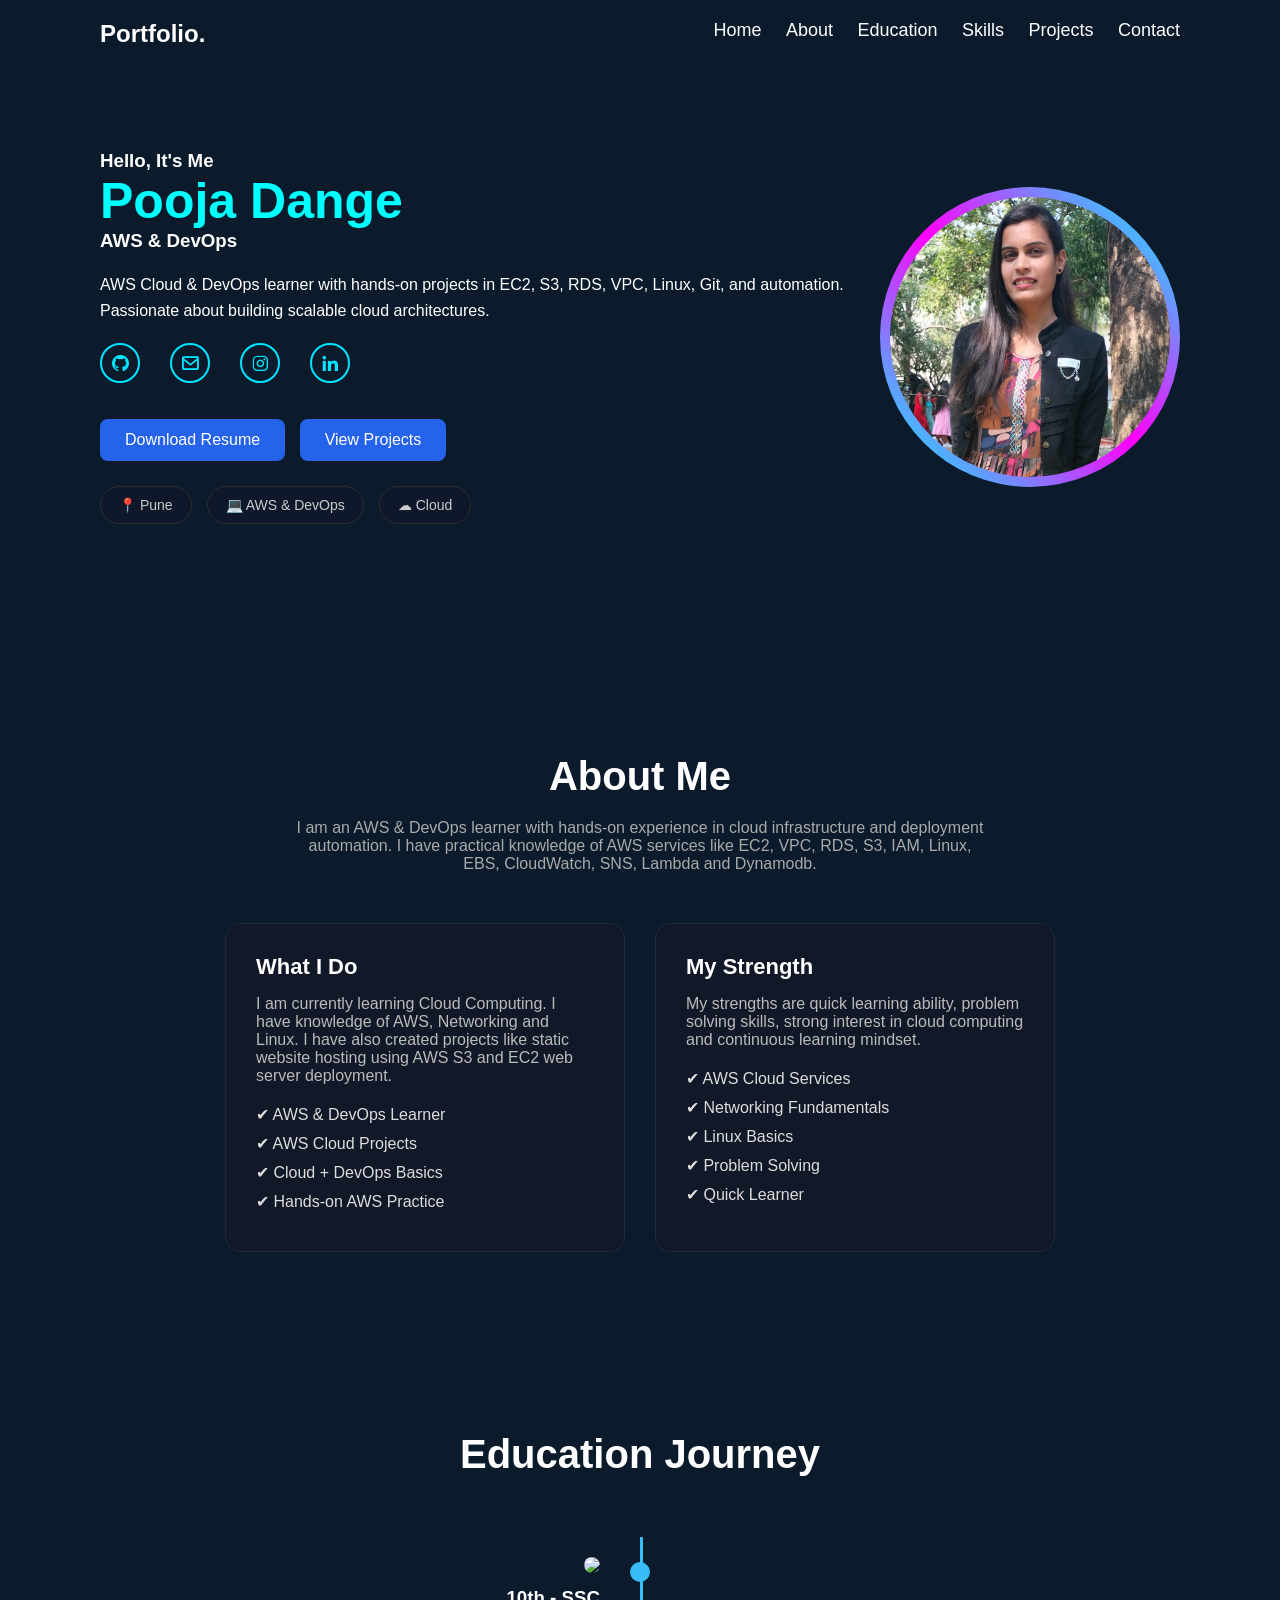
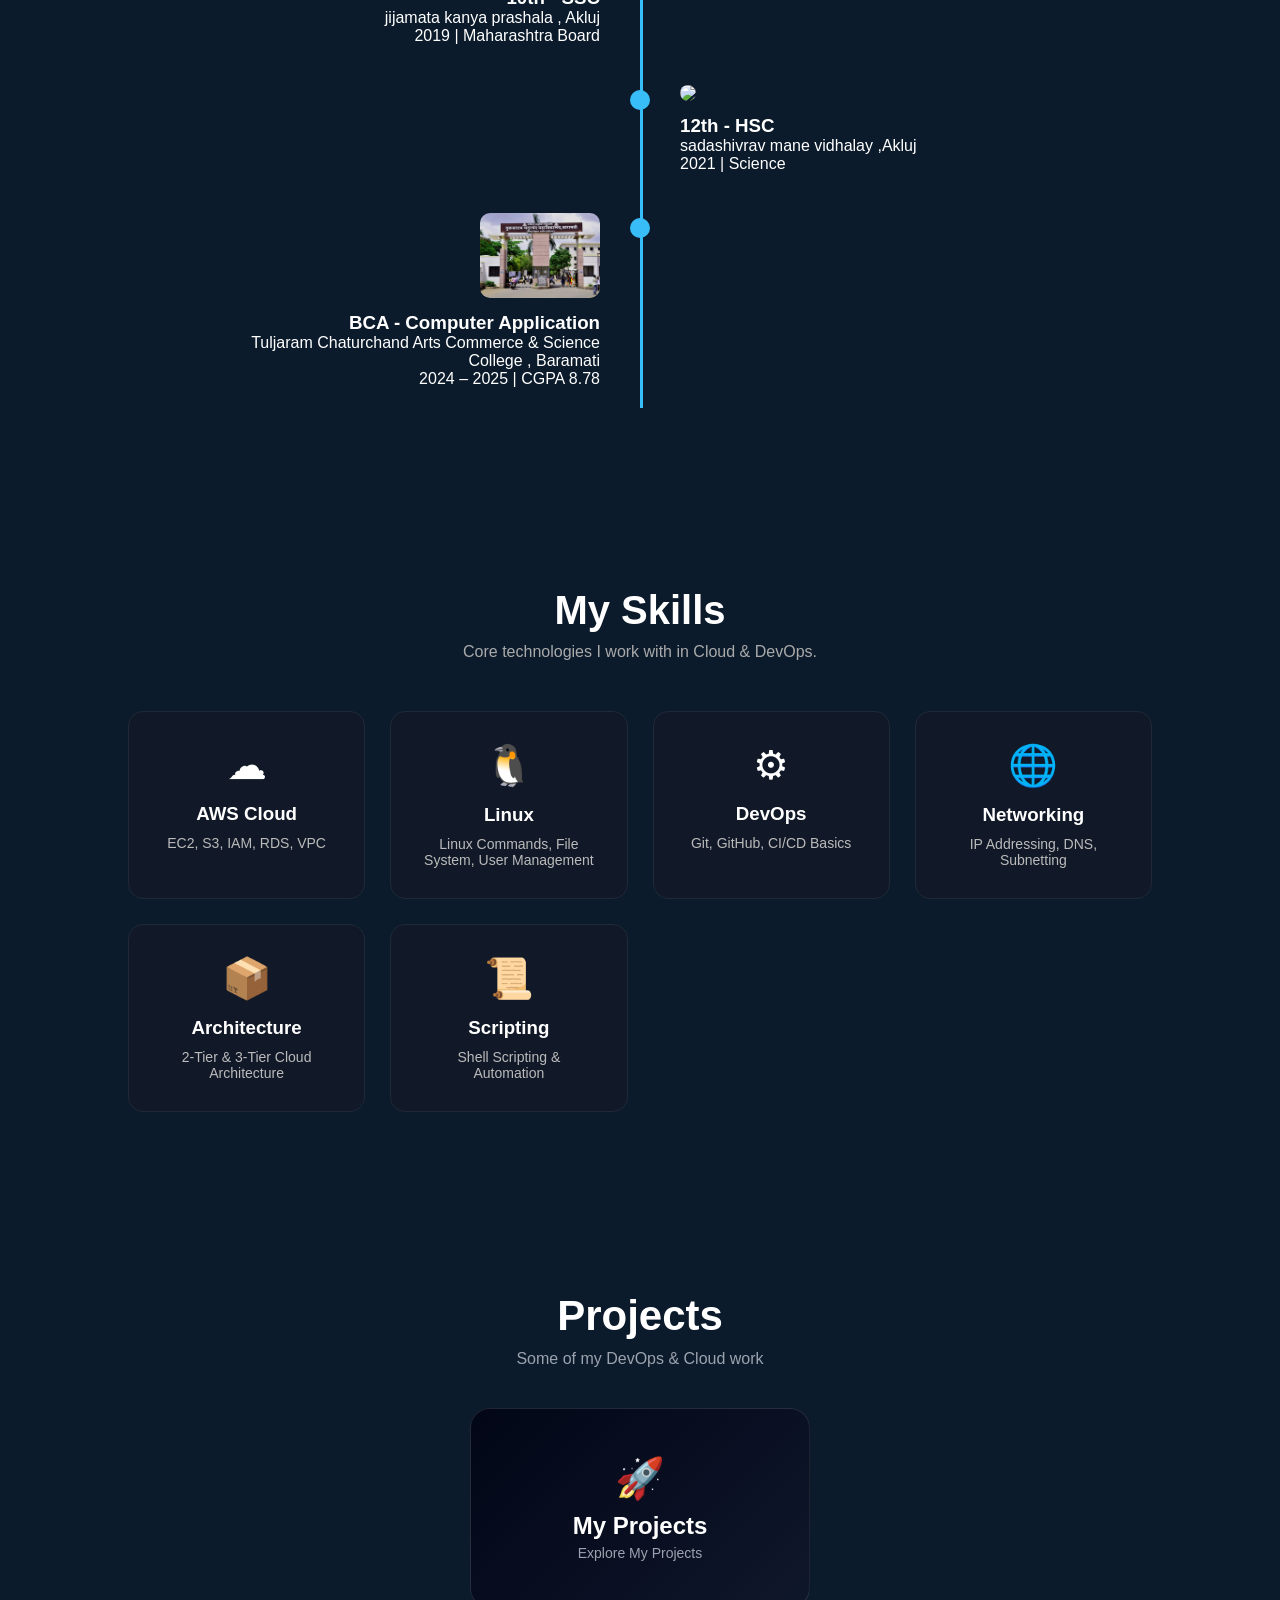
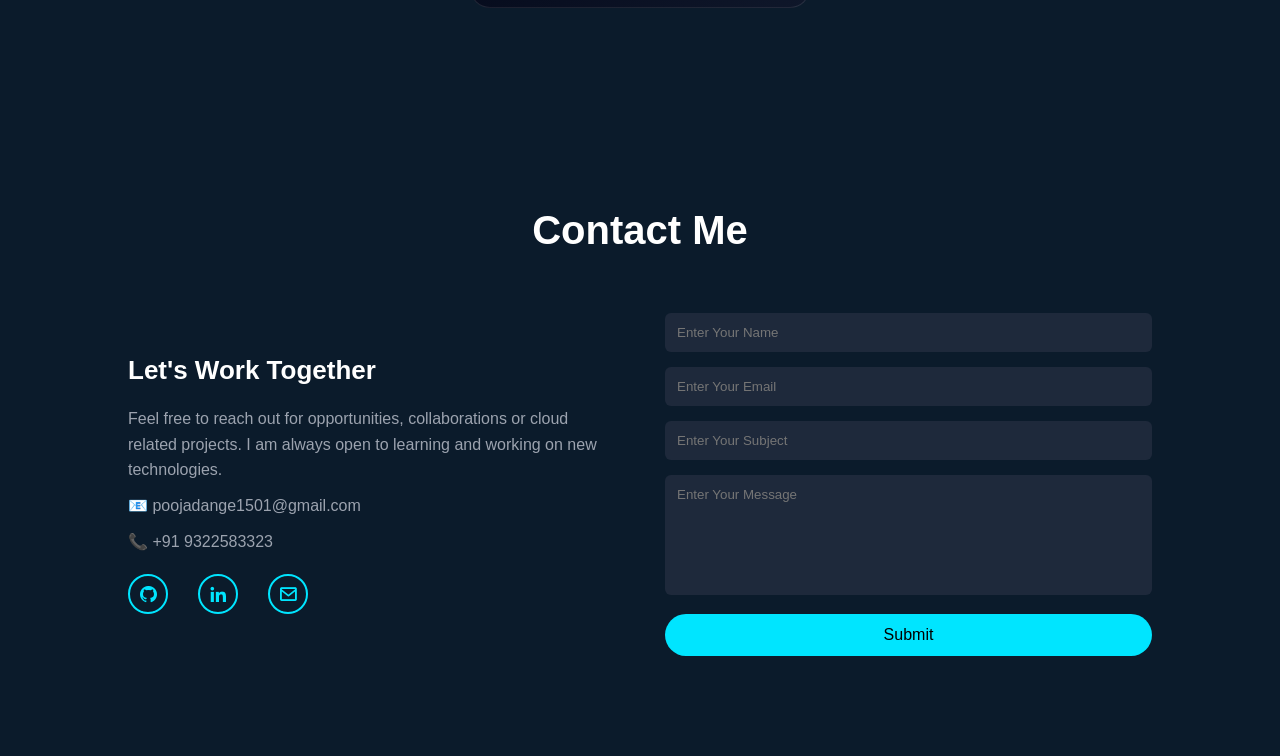
==== index.html @ e44e207d "Update index.html" ====
<!DOCTYPE html>
<html lang="en">
<head>
  <meta charset="UTF-8">
  <title>Pooja Dange Portfolio</title>
  <link rel="stylesheet" href="CSS/style.css">
</head>

<body>

<header>
  <h2 class="logo">Portfolio.</h2>
  <nav>
    <a href="#home">Home</a>
    <a href="#about">About</a>
    <a href="#education">Education</a>
    <a href="#skills">Skills</a>
    <a href="#projects">Projects</a>
    <a href="#contact">Contact</a>
  </nav>
</header>

<section class="home" id="home">
  <div class="home-text">
    <h3>Hello, It's Me</h3>
    <h1>Pooja Dange</h1>
    <h3> AWS & DevOps </h3>
    <p>
      AWS Cloud & DevOps learner with hands-on projects in EC2, S3, RDS, VPC, Linux, Git, and automation.  
      Passionate about building scalable cloud architectures.
    </p>

<link href='https://unpkg.com/boxicons@2.1.4/css/boxicons.min.css' rel='stylesheet'>

<div class="social-icons">

<a href="https://github.com/pooja-dange1501" target="_blank">
<i class='bx bxl-github'></i>
</a>


<a href="mailto:poojadange1501@gmail.com">
<i class='bx bx-envelope'></i>
</a>

<a href="#"><i class='bx bxl-instagram'></i></a>

<a href="https://www.linkedin.com/in/pooja-dange-0270072b3"><i class='bx bxl-linkedin'></i></a>

</div>
<br><br>
   <a href="pooja-resume.pdf" download="Pooja_Dange_Resume" class="btn">
Download Resume
</a>
    <a href="#projects" class="btn">View Projects</a>
 
  <div class="tags">

  <span class="tag">
    📍 Pune
  </span>

  <span class="tag">
    💻 AWS & DevOps
  </span>

  <span class="tag">
    ☁ Cloud
  </span>

</div>
 </div>

  <div class="profile">
    <div class="circle">
      <img src="pooja.jpg">
    </div>
  </div>
</section>


<section id="about" class="about-section">

<h2 class="section-title">About Me</h2>

<p class="about-intro">
I am an AWS & DevOps learner with hands-on experience in cloud infrastructure 
and deployment automation. I have practical knowledge of AWS services like 
EC2, VPC, RDS, S3, IAM, Linux, EBS, CloudWatch, SNS, Lambda and Dynamodb.
</p>

<div class="about-container">

<div class="about-box">

<h3>What I Do</h3>

<p>
I am currently learning Cloud Computing. I have knowledge of AWS, 
Networking and Linux. I have also created projects like static website 
hosting using AWS S3 and EC2 web server deployment.
</p>

<ul>
<li>✔ AWS & DevOps Learner</li>
<li>✔ AWS Cloud Projects</li>
<li>✔ Cloud + DevOps Basics</li>
<li>✔ Hands-on AWS Practice</li>
</ul>

</div>


<div class="about-box">

<h3>My Strength</h3>

<p>
My strengths are quick learning ability, problem solving skills, 
strong interest in cloud computing and continuous learning mindset.
</p>

<ul>
<li>✔ AWS Cloud Services</li>
<li>✔ Networking Fundamentals</li>
<li>✔ Linux Basics</li>
<li>✔ Problem Solving</li>
<li>✔ Quick Learner</li>
</ul>

</div>

</div>

</section>
<section class="education" id="education">

<h2 class="edu-title">Education Journey</h2>

<div class="timeline">

<div class="timeline-item left">

<img src="images/10th.png" class="edu-img">

<h3>10th - SSC</h3>
<p>jijamata kanya prashala , Akluj</p>
<span>2019 | Maharashtra Board</span>

</div>

<div class="timeline-item right">

<img src="images/12th.png" class="edu-img">

<h3>12th - HSC</h3>
<p>sadashivrav mane vidhalay ,Akluj </p>
<span>2021 | Science</span>

</div>

<div class="timeline-item left">

<img src="images/college.jpg" class="edu-img">

<h3>BCA - Computer Application</h3>
<p>Tuljaram Chaturchand Arts Commerce & Science College , Baramati</p>
<span>2024 – 2025 | CGPA 8.78</span>

</div>

</div>

</section>

<section id="skills" class="skills">

<h2 class="skills-title">My Skills</h2>
<p class="skills-subtitle">
Core technologies I work with in Cloud & DevOps.
</p>

<div class="skills-container">

<div class="skill-box">
<div class="skill-icon">☁</div>
<h3>AWS Cloud</h3>
<p>EC2, S3, IAM, RDS, VPC</p>
</div>

<div class="skill-box">
<div class="skill-icon">🐧</div>
<h3>Linux</h3>
<p>Linux Commands, File System, User Management</p>
</div>

<div class="skill-box">
<div class="skill-icon">⚙</div>
<h3>DevOps</h3>
<p>Git, GitHub, CI/CD Basics</p>
</div>

<div class="skill-box">
<div class="skill-icon">🌐</div>
<h3>Networking</h3>
<p>IP Addressing, DNS, Subnetting</p>
</div>

<div class="skill-box">
<div class="skill-icon">📦</div>
<h3>Architecture</h3>
<p>2-Tier & 3-Tier Cloud Architecture</p>
</div>

<div class="skill-box">
<div class="skill-icon">📜</div>
<h3>Scripting</h3>
<p>Shell Scripting & Automation</p>
</div>

</div>

</section>

<section class="projects" id="projects">

<h2 class="projects-title">Projects</h2>
<p class="projects-subtitle">Some of my DevOps & Cloud work</p>

<div class="projects-container">

<a href="projects.html" class="project-card">

<div class="project-icon">🚀</div>

<h3>My Projects</h3>

<p class="project-line">Explore My Projects</p>

</a>

</div>

</section>


<section class="contact" id="contact">

<h2 class="contact-title">Contact Me</h2>

<div class="contact-wrapper">

<!-- Left Side -->

<div class="contact-info">

<h3>Let's Work Together</h3>

<p>
Feel free to reach out for opportunities, collaborations or cloud related
projects. I am always open to learning and working on new technologies.
</p>

<p>📧 poojadange1501@gmail.com</p>
<p>📞 +91 9322583323</p>

<div class="social-icons">

<a href="https://github.com/pooja-dange1501" target="_blank"><i class='bx bxl-github'></i></a>
<a href="https://www.linkedin.com/in/pooja-dange-0270072b3" target="_blank"><i class='bx bxl-linkedin'></i></a>
<a href="mailto:poojadange1501@gmail.com"><i class='bx bx-envelope'></i></a>

</div>

</div>


<!-- Right Side Form -->
  <div class="contact-form">
<!-- Hidden form (IMPORTANT) -->
<form name="contact" method="POST" data-netlify="true" hidden>
  <input type="hidden" name="form-name" value="contact">
  <input type="text" name="name">
  <input type="email" name="email">
  <input type="text" name="subject">
  <textarea name="message"></textarea>
</form>

<!-- Visible form -->
<div class="contact-form">
<form name="contact" method="POST" data-netlify="true" action="/">

<input type="hidden" name="form-name" value="contact">

<input type="text" name="name" placeholder="Enter Your Name" required>

<input type="email" name="email" placeholder="Enter Your Email" required>

<input type="text" name="subject" placeholder="Enter Your Subject">

<textarea name="message" placeholder="Enter Your Message"></textarea>

<button type="submit">Submit</button>

</form>
</div>





</section>


</body>

</html>
---- CSS/style.css ----
*{
  margin:0;
  padding:0;
  box-sizing:border-box;
  font-family: Arial, sans-serif;
}

body{
  background:#0b1b2b;
  color:white;
}

/* HEADER */
header{
  display:flex;
  justify-content:space-between;
  padding:20px 100px;
  position:fixed;
  width:100%;
  background:#0b1b2b;
  z-index:1000;
}

.logo{
  font-size:24px;
  font-weight:bold;
}

nav a{
  color:white;
  margin-left:20px;
  text-decoration:none;
  font-size:18px;
}

nav a:hover{
  color:#00ffff;
}

/* HOME SECTION */
.home{
  display:flex;
  justify-content:space-between;
  align-items:center;
  padding:150px 100px;
}
.home-text{
position:relative;
z-index:5;
}

.home-text h1{
  font-size:50px;
  color:#00ffff;
}

.home-text p{
  margin:20px 0;
  line-height:1.6;
}

.social-icons{
display:flex;
gap:15px;
margin-top:20px;
}

.social-icons a{
display:flex;
align-items:center;
justify-content:center;
width:40px;
height:40px;
border:2px solid #00e5ff;
border-radius:50%;
color:#00e5ff;
font-size:20px;
text-decoration:none;
transition:0.3s;
}

.social-icons a:hover{
background:#00e5ff;
color:#020617;
box-shadow:0 0 15px #00e5ff;
}

/* BUTTON */
.btn{
display:inline-block;
padding:12px 25px;
background:#2563eb;
color:white;
text-decoration:none;
border-radius:8px;
margin-right:10px;
transition:0.3s;
position:relative;
z-index:5;
}

.btn:hover{
background:#1d4ed8;
}

/* PROFILE CIRCLE */
.profile{
  width:300px;
  height:300px;
}


.circle{
  width:300px;
  height:300px;
  border-radius:50%;
  padding:10px;
  background:linear-gradient(45deg,#00ffff,#ff00ff,#00ffff);
  
}

.circle img{
  width:100%;
  height:100%;
  border-radius:50%;
  object-fit:cover;
  background:black;
}

@keyframes rotate{
  0%{transform:rotate(0deg);}
  100%{transform:rotate(360deg);}
}

/* SECTIONS */
.section{
  padding:100px;
}

.section h2{
  font-size:32px;
  color:#00ffff;
  margin-bottom:20px;
}

.project-box{
  background:#132b45;
  padding:15px;
  margin:15px 0;
  border-radius:10px;
}

.project-img {
    width: 100%;
    max-width: 300px;
    margin-top: 15px;
    border-radius: 10px;
    box-shadow: 0 4px 15px rgba(0,0,0,0.2);
    transition: transform 0.3s ease;
}

.project-img:hover {
    transform: scale(1.05);
}

.tags{
display:flex;
gap:15px;
margin-top:25px;
}

.tag{
padding:10px 18px;
border:1px solid #2c2c2c;
border-radius:25px;
color:#ccc;
font-size:14px;
background:#0f172a;
transition:0.3s;
}

.tag:hover{
background:#1e293b;
color:white;
cursor:pointer;
}

.about-section{
padding:80px 10%;
text-align:center;
}

.section-title{
font-size:40px;
margin-bottom:20px;
}

.about-intro{
max-width:700px;
margin:auto;
color:#aaa;
margin-bottom:50px;
}

.about-container{
display:flex;
gap:30px;
justify-content:center;
flex-wrap:wrap;
}

.about-box{
background:#111827;
padding:30px;
border-radius:15px;
width:400px;
text-align:left;
border:1px solid #1f2937;
transition:0.3s;
}

.about-box:hover{
transform:translateY(-5px);
border-color:#3b82f6;
}

.about-box h3{
margin-bottom:15px;
font-size:22px;
}

.about-box p{
color:#bbb;
margin-bottom:20px;
}

.about-box ul{
list-style:none;
padding:0;
}

.about-box li{
margin-bottom:10px;
color:#ddd;
}
.education{
padding:100px 10%;
text-align:center;
}

.edu-title{
font-size:40px;
margin-bottom:60px;
}

.timeline{
position:relative;
max-width:900px;
margin:auto;
}

.timeline::after{
content:"";
position:absolute;
width:3px;
background:#38bdf8;
top:0;
bottom:0;
left:50%;
}

.timeline-item{
position:relative;
width:50%;
padding:20px 40px;
}

.timeline-item.left{
left:0;
text-align:right;
}

.timeline-item.right{
left:50%;
text-align:left;
}

.timeline-item::before{
content:"";
position:absolute;
width:20px;
height:20px;
background:#38bdf8;
border-radius:50%;
top:25px;
}

.timeline-item.left::before{
right:-10px;
}

.timeline-item.right::before{
left:-10px;
}

/* image */

.edu-img{
width:120px;
margin-bottom:10px;
border-radius:10px;
}

.skills{
padding:80px 10%;
text-align:center;
}

.skills-title{
font-size:40px;
margin-bottom:10px;
}

.skills-subtitle{
color:#aaa;
margin-bottom:50px;
}

.skills-container{
display:grid;
grid-template-columns:repeat(auto-fit,minmax(220px,1fr));
gap:25px;
}

.skill-box{
background:#111827;
padding:30px;
border-radius:15px;
border:1px solid #1f2937;
transition:0.4s;
position:relative;
overflow:hidden;
}

.skill-box:hover{
transform:translateY(-10px);
border-color:#38bdf8;
box-shadow:0 10px 30px rgba(56,189,248,0.4);
}

.skill-icon{
font-size:40px;
margin-bottom:15px;
}

.skill-box h3{
margin-bottom:10px;
}

.skill-box p{
color:#bbb;
font-size:14px;
}


.projects{
padding:100px 10%;
text-align:center;
}

.projects-title{
font-size:42px;
margin-bottom:10px;
}

.projects-subtitle{
color:#9ca3af;
margin-bottom:40px;
}

.projects-container{
display:flex;
justify-content:center;
}

.project-card{

width:340px;
height:200px;

display:flex;
flex-direction:column;
justify-content:center;
align-items:center;

border-radius:20px;

background:linear-gradient(135deg,#020617,#0f172a);

border:1px solid rgba(255,255,255,0.1);

text-decoration:none;
color:white;

transition:0.4s;
}

.project-card:hover{

transform:translateY(-10px) scale(1.03);

box-shadow:0 0 40px rgba(0,140,255,0.4);

}

.project-icon{

font-size:40px;
margin-bottom:10px;

}

.project-card h3{

font-size:24px;
margin-bottom:5px;

}

.project-line{

font-size:14px;
color:#9ca3af;

}

.project-card::before{

content:"";
position:absolute;
width:200%;
height:200%;
background:radial-gradient(circle,rgba(0,140,255,0.3),transparent 60%);
top:-50%;
left:-50%;
opacity:0;
transition:0.5s;

}

.project-card:hover::before{
opacity:1;
}

.project-card:hover{

transform:translateY(-8px) scale(1.03);

box-shadow:0 0 40px rgba(0,140,255,0.4);

}

.contact{
padding:100px 10%;

color:white;
}

.contact-title{
text-align:center;
font-size:40px;
margin-bottom:60px;
}

.contact-wrapper{
display:flex;
gap:50px;
align-items:center;
justify-content:space-between;
flex-wrap:wrap;
}

.contact-info{
flex:1;
}

.contact-info h3{
font-size:26px;
margin-bottom:20px;
}

.contact-info p{
color:#9ca3af;
margin-bottom:10px;
line-height:1.6;
}

.social-icons a{
margin-right:15px;
color:#00e5ff;
text-decoration:none;
}
/* Contact Form Styling */

/* Contact Form Styling */
.contact-form{
flex:1;
}

.contact-form input,
.contact-form textarea{
width:100%;
padding:12px;
margin-bottom:15px;
border:none;
border-radius:6px;
background:#1e293b;
color:white;
}

.contact-form textarea{
height:120px;
resize:none;
}

.contact-form button{
width:100%;
padding:12px;
background:#00e5ff;
border:none;
border-radius:25px;
font-size:16px;
cursor:pointer;
}

.contact-form button:hover{
background:#0ea5e9;
}

.project-img{

width:100%;

margin-top:15px;

border-radius:10px;

border:1px solid rgba(255,255,255,0.1);

transition:0.3s;

}

.project-img:hover{

transform:scale(1.03);

}
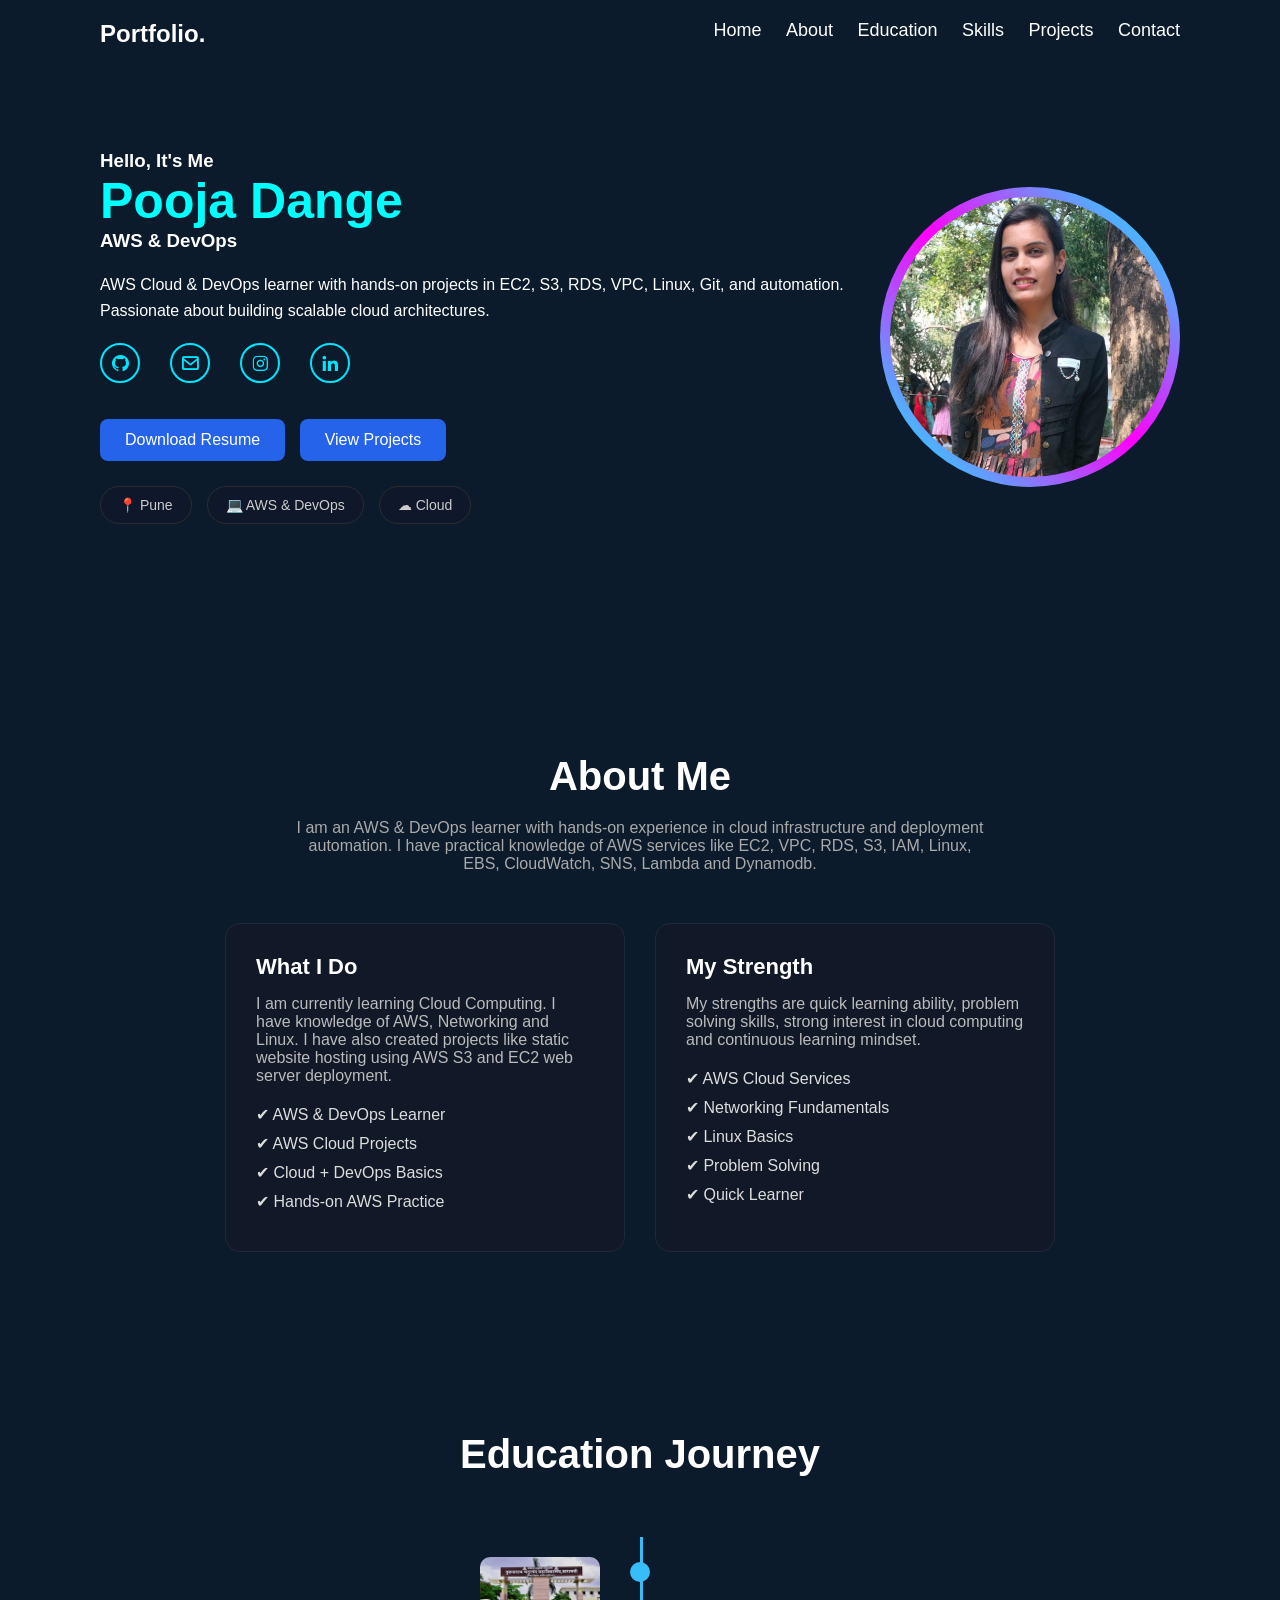
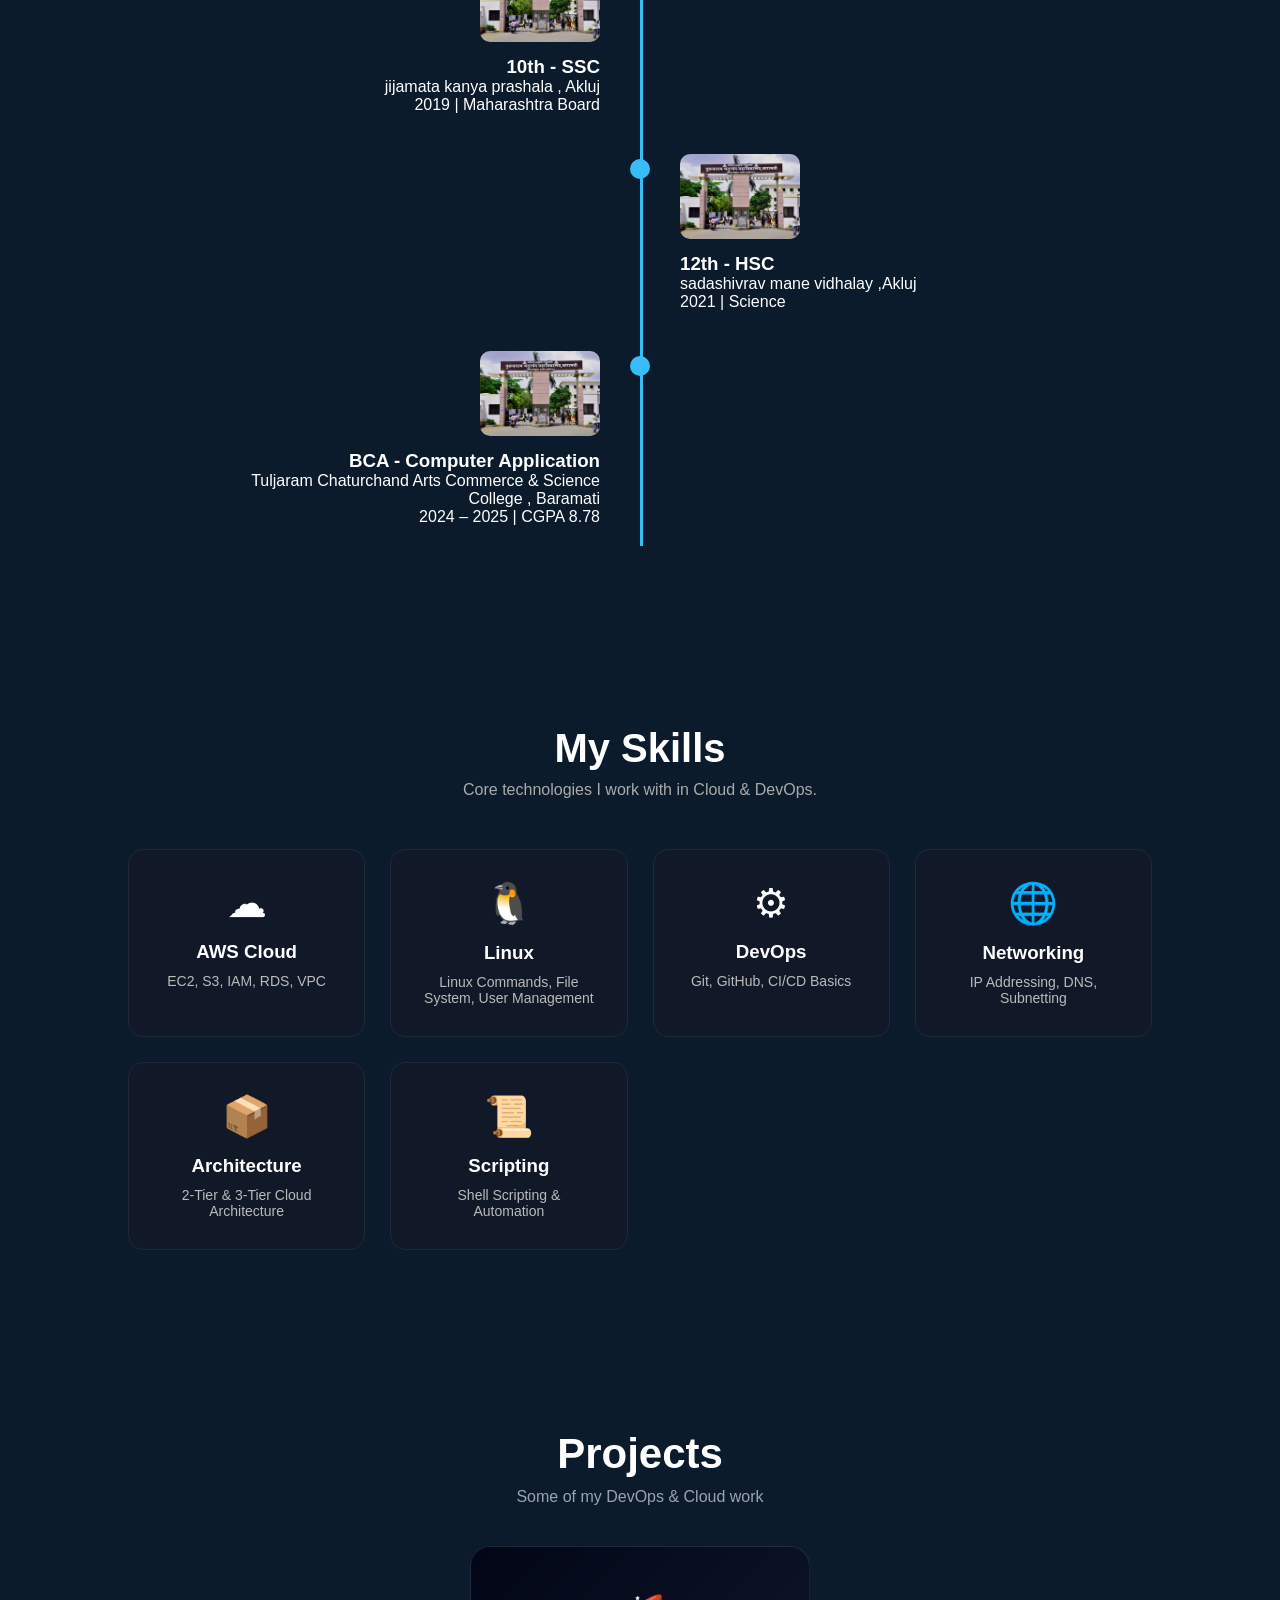
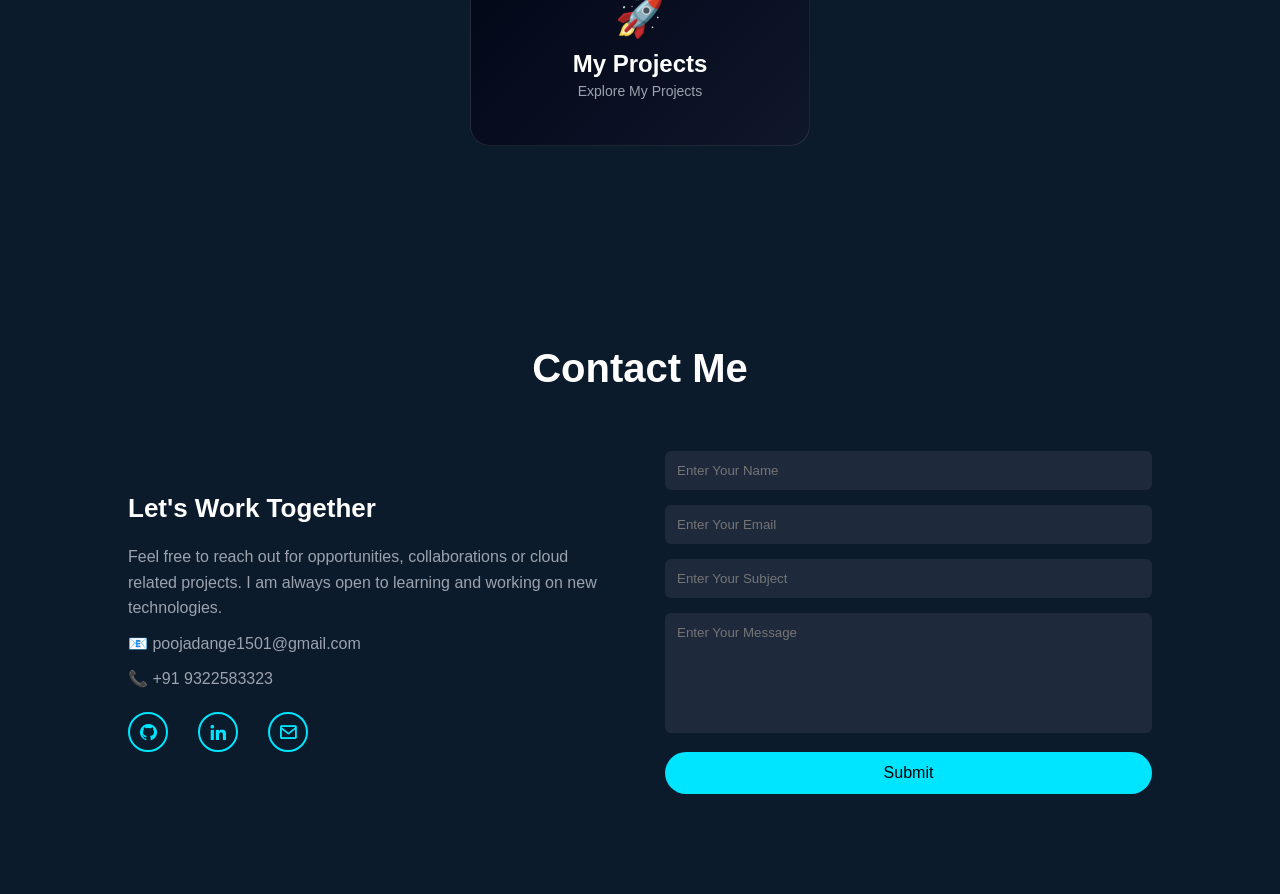
==== commit ddcaad61: "Format HTML document and clean up code" ====
--- a/index.html
+++ b/index.html
@@ -141,7 +141,7 @@
 
 <div class="timeline-item left">
 
-<img src="images/10th.png" class="edu-img">
+<img src="images/college.jpg" class="edu-img">
 
 <h3>10th - SSC</h3>
 <p>jijamata kanya prashala , Akluj</p>
@@ -151,7 +151,7 @@
 
 <div class="timeline-item right">
 
-<img src="images/12th.png" class="edu-img">
+<img src="images/college.jpg" class="edu-img">
 
 <h3>12th - HSC</h3>
 <p>sadashivrav mane vidhalay ,Akluj </p>
@@ -288,7 +288,7 @@
 
 <!-- Visible form -->
 <div class="contact-form">
-<form name="contact" method="POST" data-netlify="true" action="/">
+<form name="contact" method="POST" data-netlify="true" action="/index.html">
 
 <input type="hidden" name="form-name" value="contact">
 
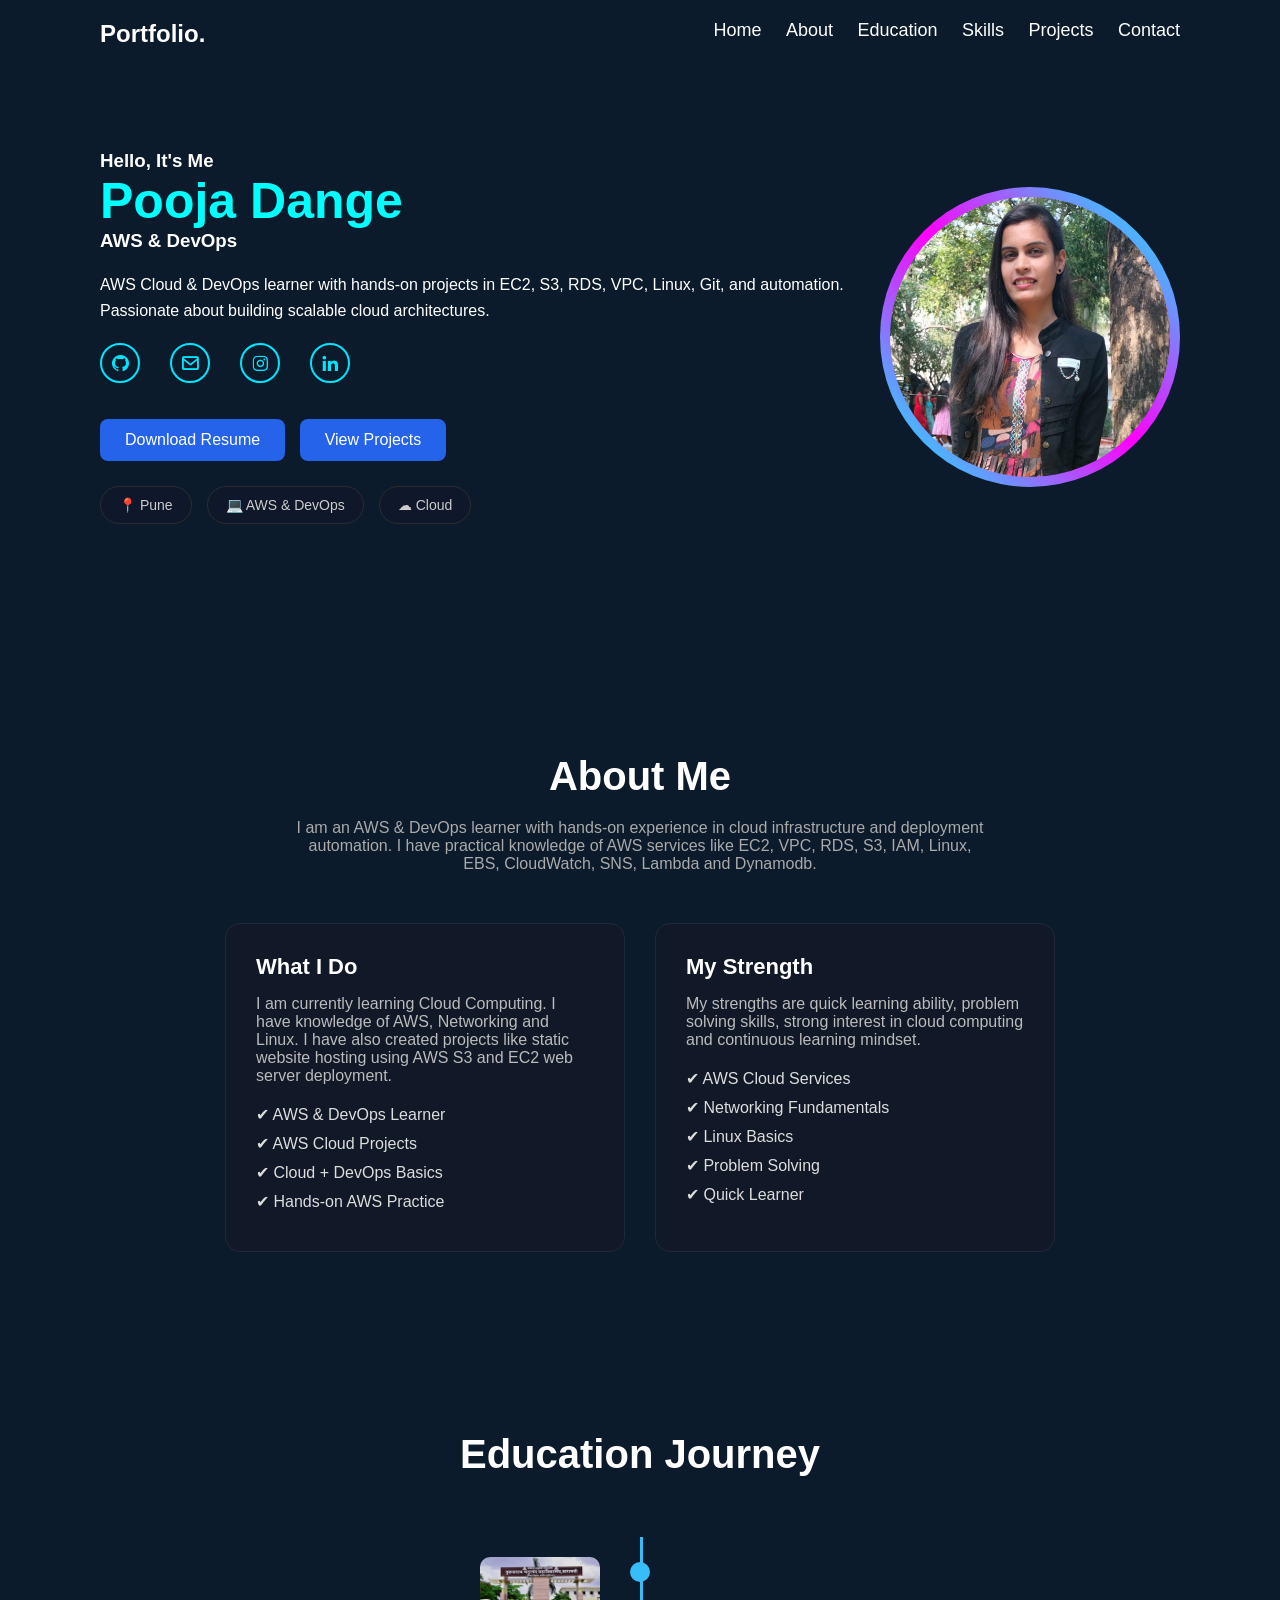
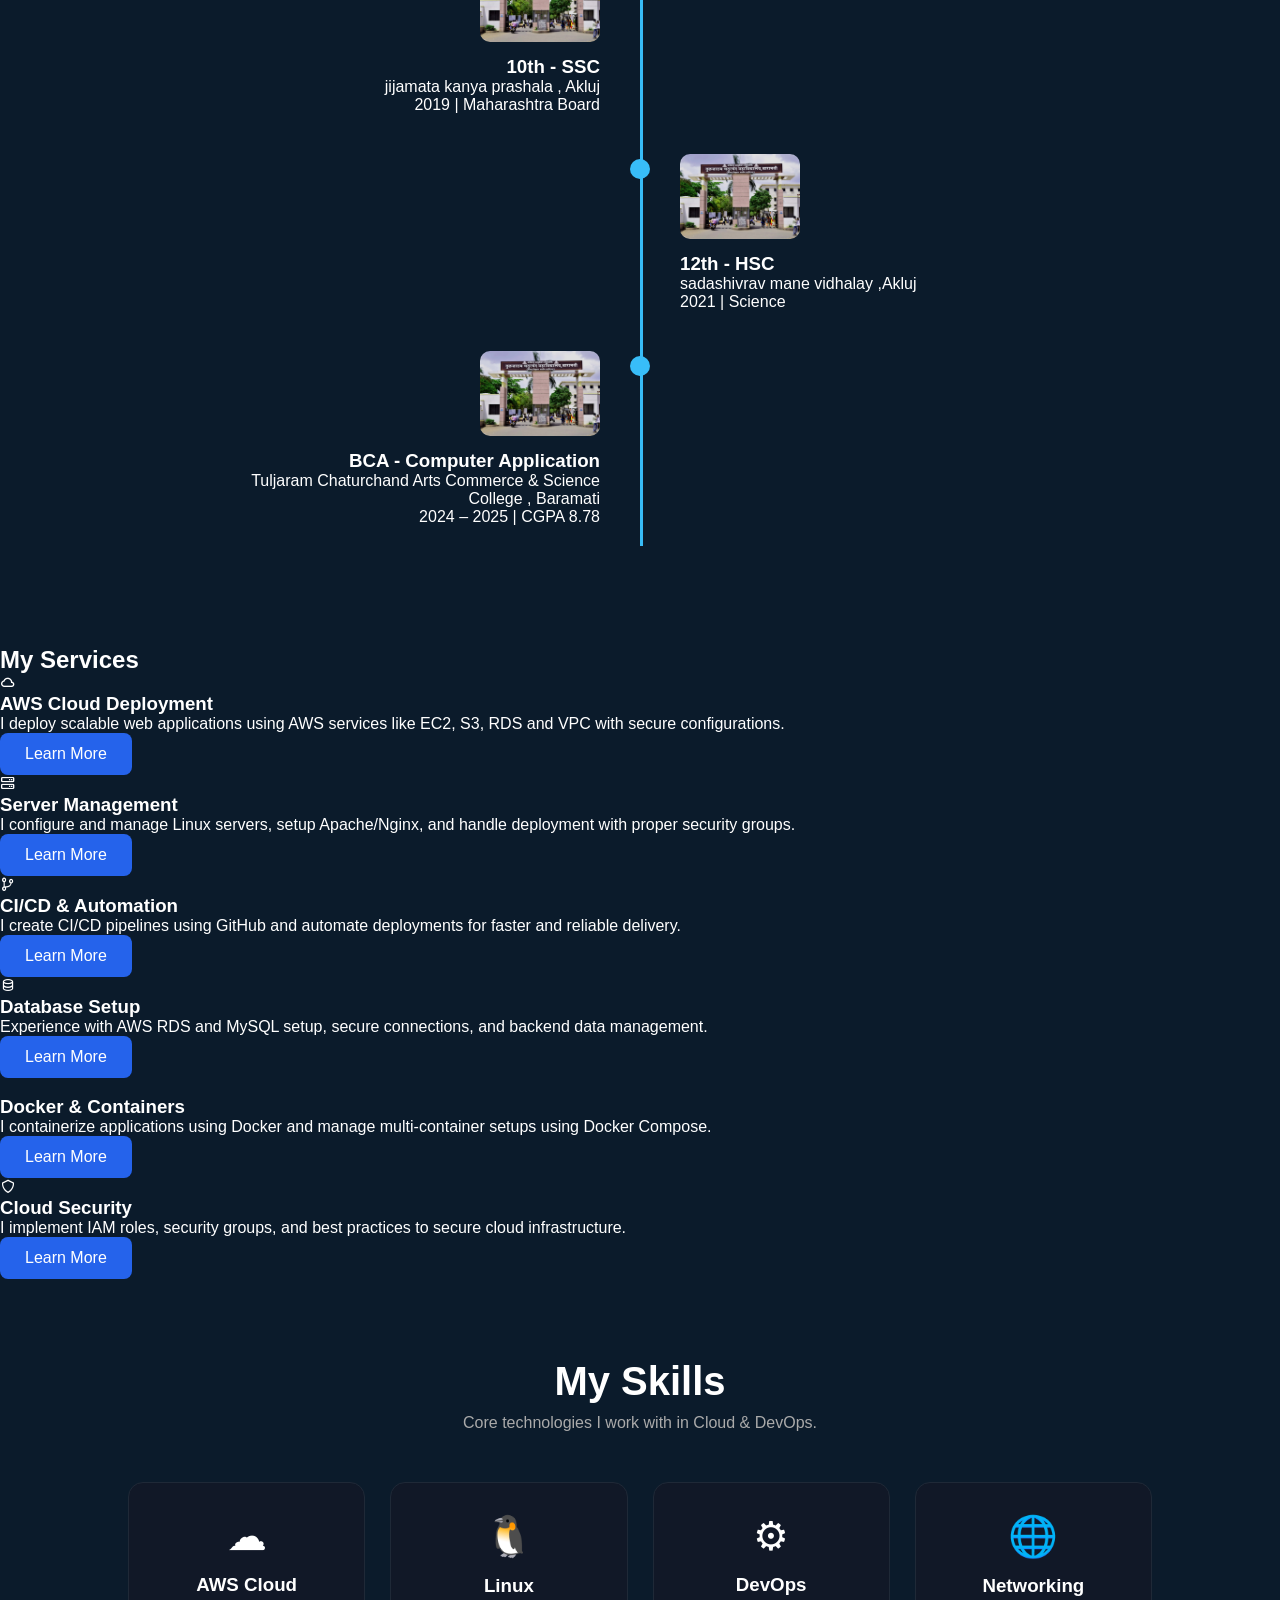
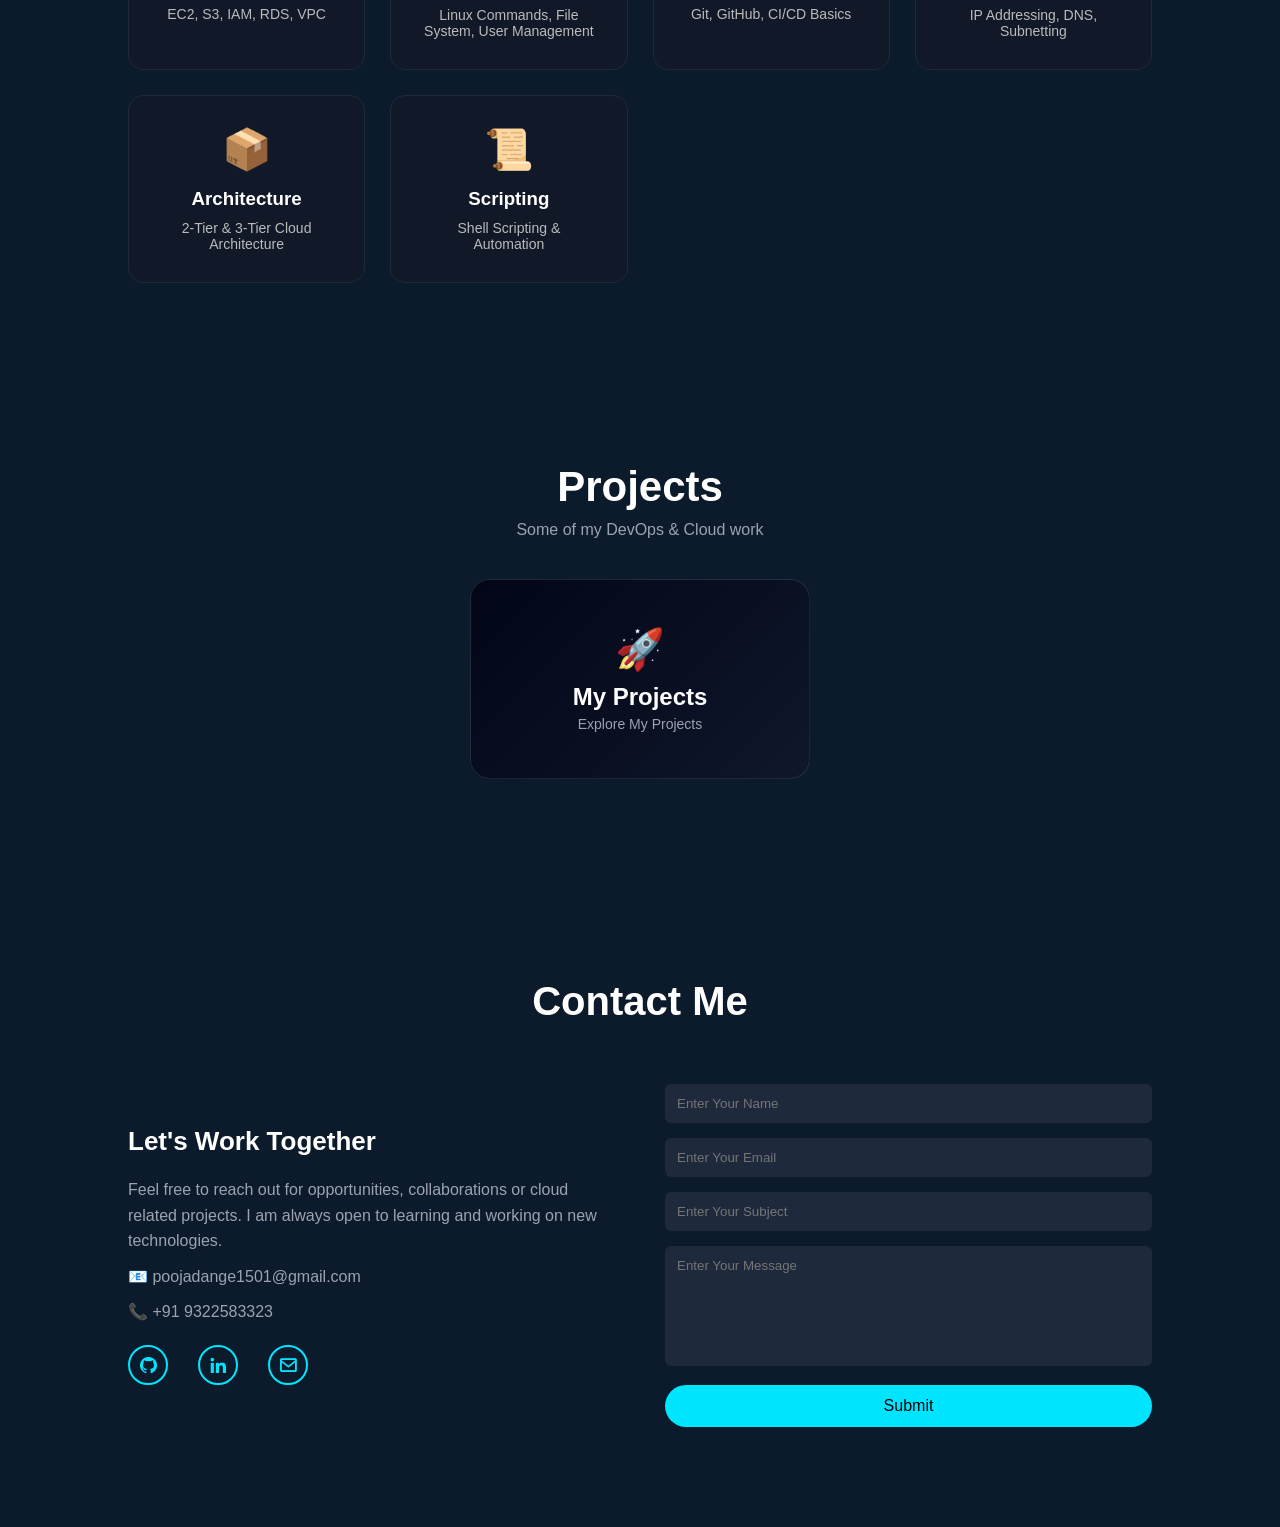
==== commit 6540cf60: "Update index.html" ====
--- a/index.html
+++ b/index.html
@@ -173,6 +173,61 @@
 
 </section>
 
+<section class="services" id="services">
+
+<h2 class="heading">My <span>Services</span></h2>
+
+<div class="services-container">
+
+  <div class="services-box">
+    <i class="bx bx-cloud"></i>
+    <h3>AWS Cloud Deployment</h3>
+    <p>I deploy scalable web applications using AWS services like EC2, S3, RDS and VPC with secure configurations.</p>
+    <a href="projects.html" class="btn">Learn More</a>
+  </div>
+
+  <div class="services-box">
+    <i class="bx bx-server"></i>
+    <h3>Server Management</h3>
+    <p>I configure and manage Linux servers, setup Apache/Nginx, and handle deployment with proper security groups.</p>
+    <a href="projects.html" class="btn">Learn More</a>
+  </div>
+
+  <div class="services-box">
+    <i class="bx bx-git-branch"></i>
+    <h3>CI/CD & Automation</h3>
+    <p>I create CI/CD pipelines using GitHub and automate deployments for faster and reliable delivery.</p>
+    <a href="projects.html" class="btn">Learn More</a>
+  </div>
+
+  <div class="services-box">
+    <i class="bx bx-data"></i>
+    <h3>Database Setup</h3>
+    <p>Experience with AWS RDS and MySQL setup, secure connections, and backend data management.</p>
+    <a href="projects.html" class="btn">Learn More</a>
+  </div>
+
+  <div class="services-box">
+    <i class="bx bx-docker"></i>
+    <h3>Docker & Containers</h3>
+    <p>I containerize applications using Docker and manage multi-container setups using Docker Compose.</p>
+    <a href="projects.html" class="btn">Learn More</a>
+  </div>
+
+  <div class="services-box">
+    <i class="bx bx-shield"></i>
+    <h3>Cloud Security</h3>
+    <p>I implement IAM roles, security groups, and best practices to secure cloud infrastructure.</p>
+    <a href="projects.html" class="btn">Learn More</a>
+  </div>
+
+</div>
+
+</section>
+
+<!-- Icons CDN -->
+<link href='https://unpkg.com/boxicons@2.1.4/css/boxicons.min.css' rel='stylesheet'>
+  
 <section id="skills" class="skills">
 
 <h2 class="skills-title">My Skills</h2>
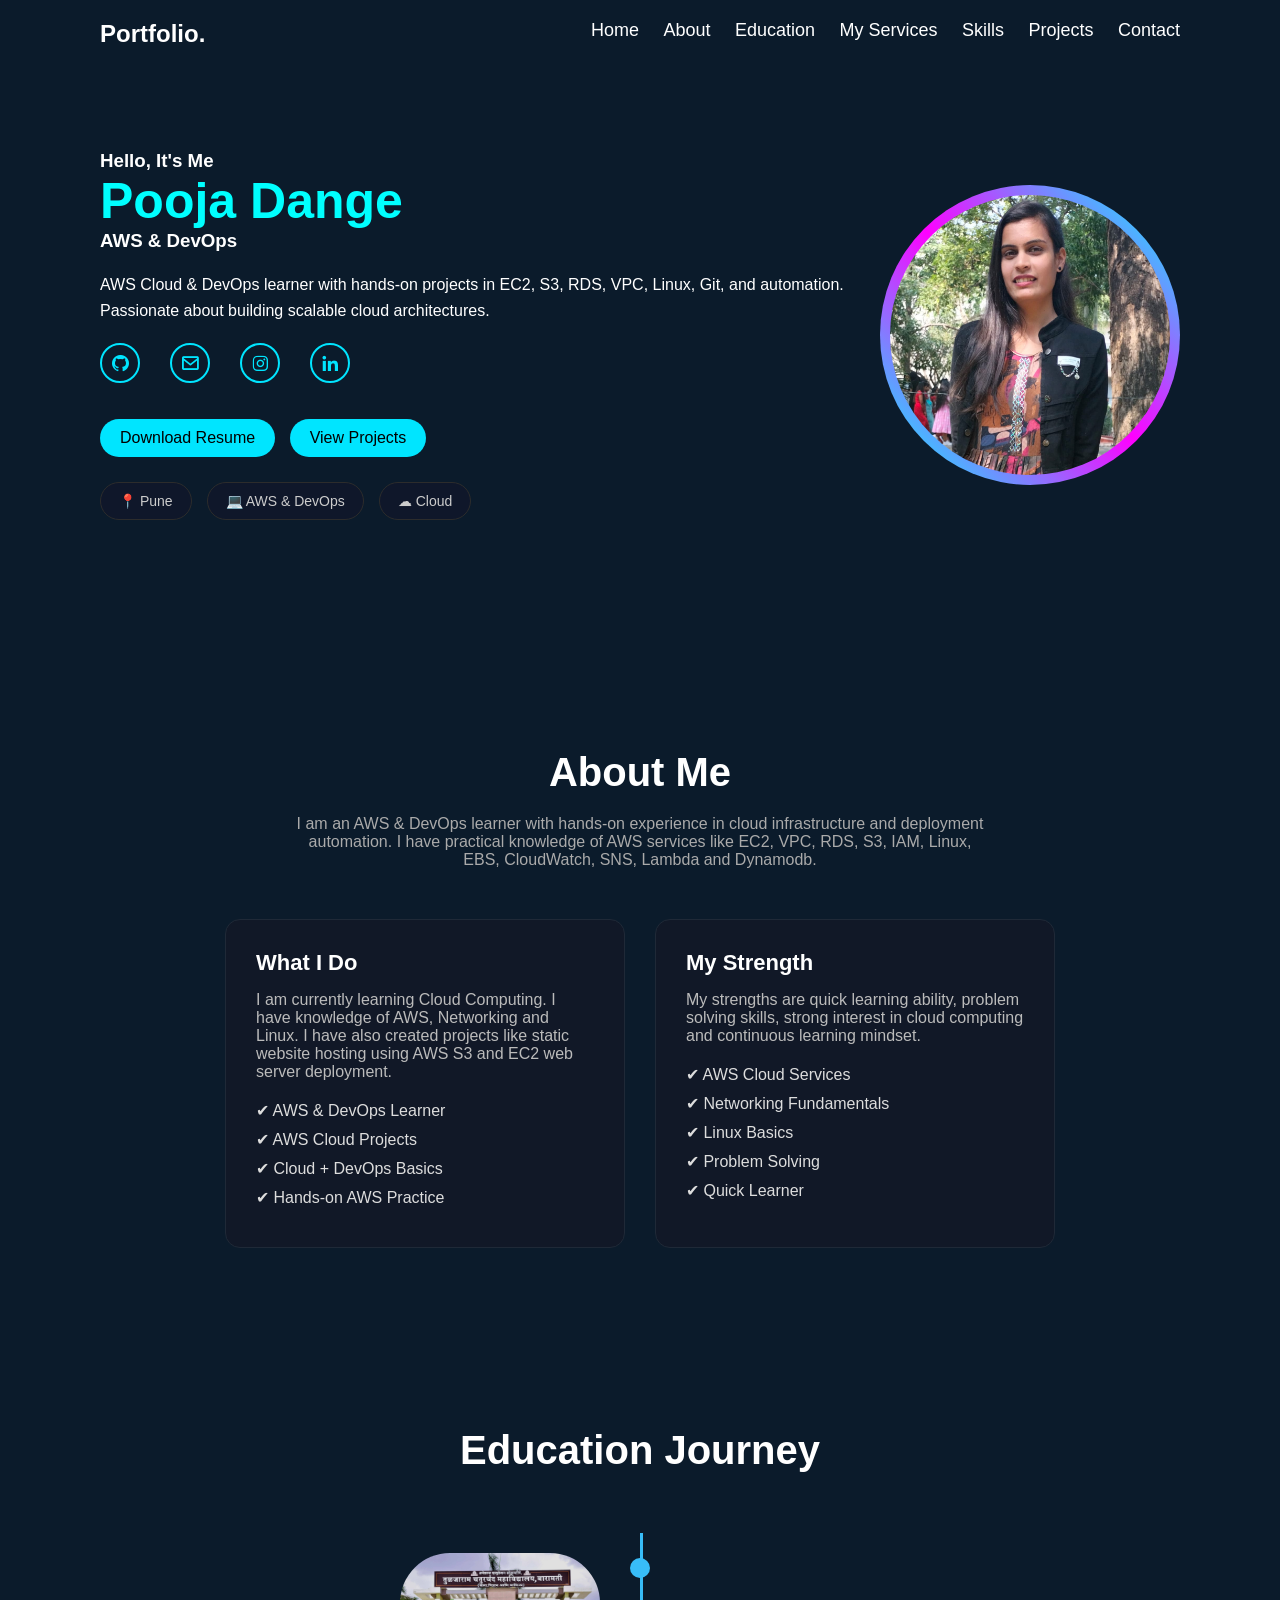
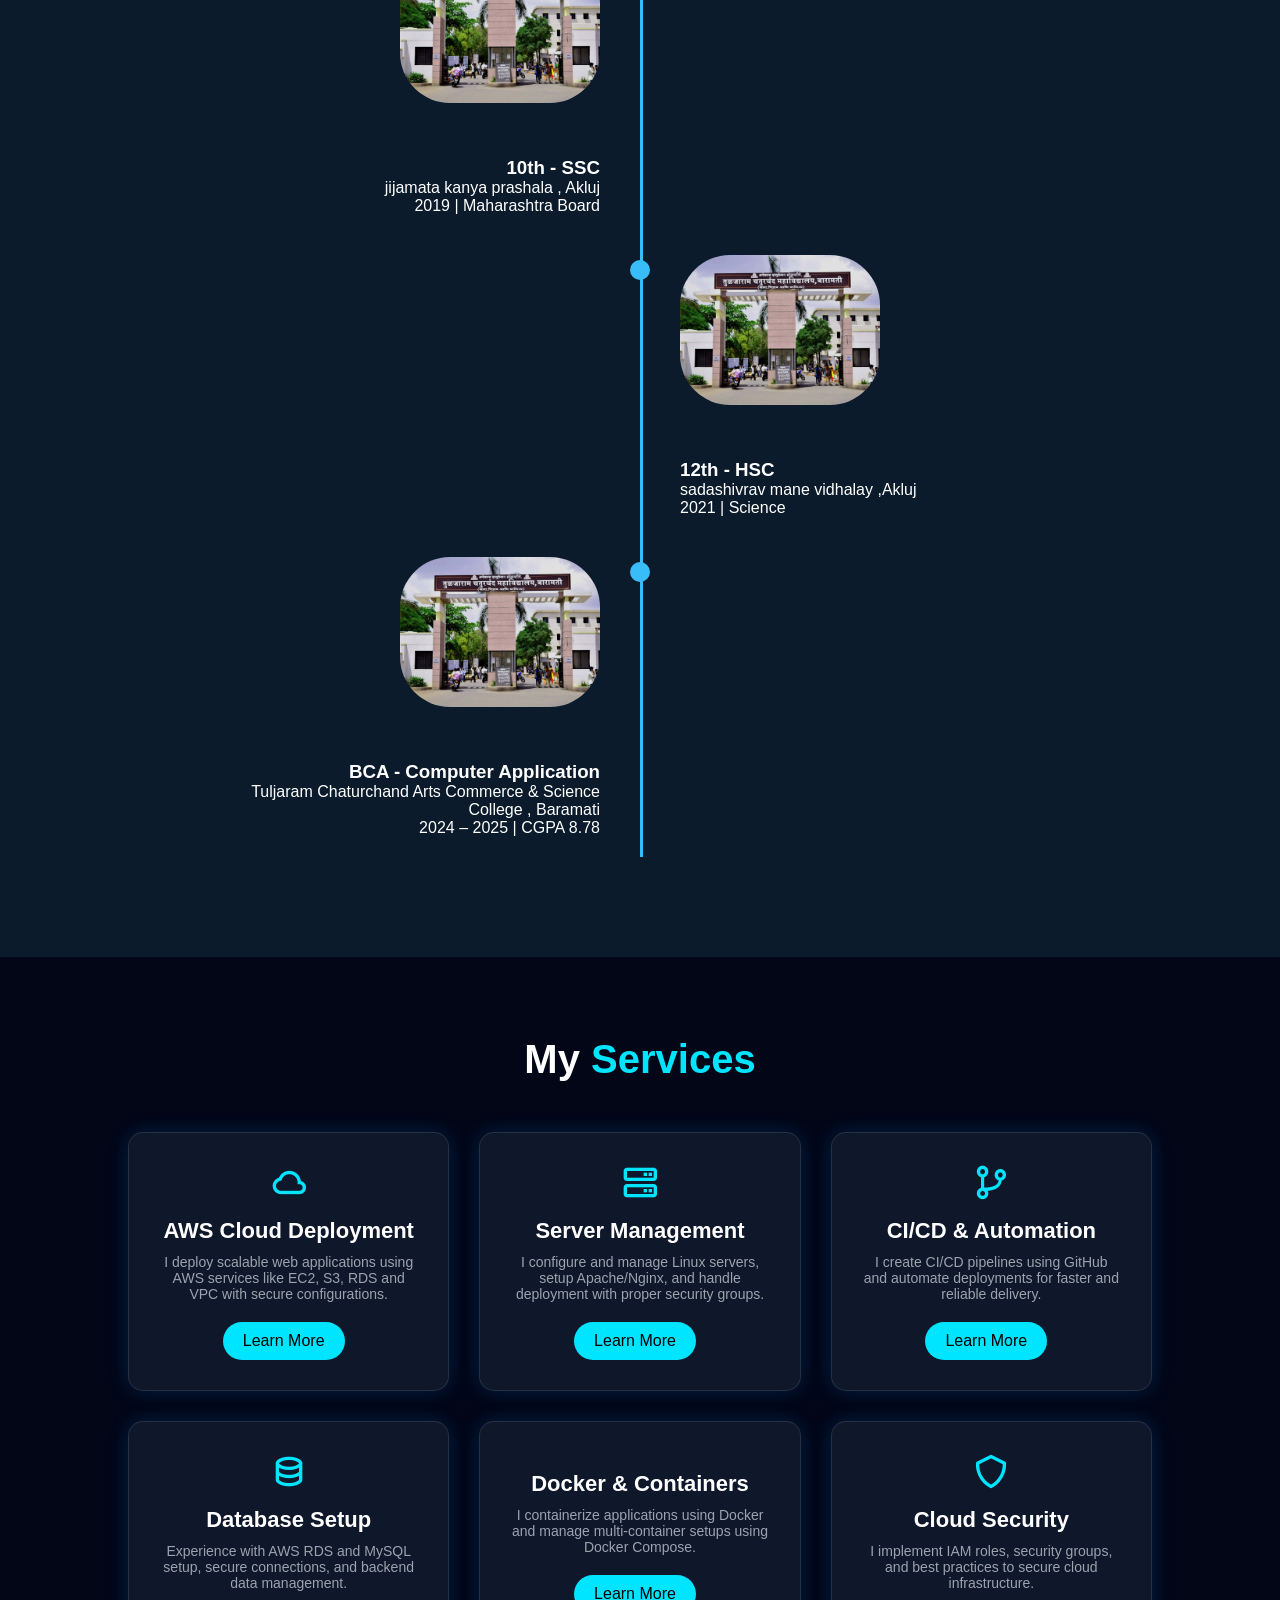
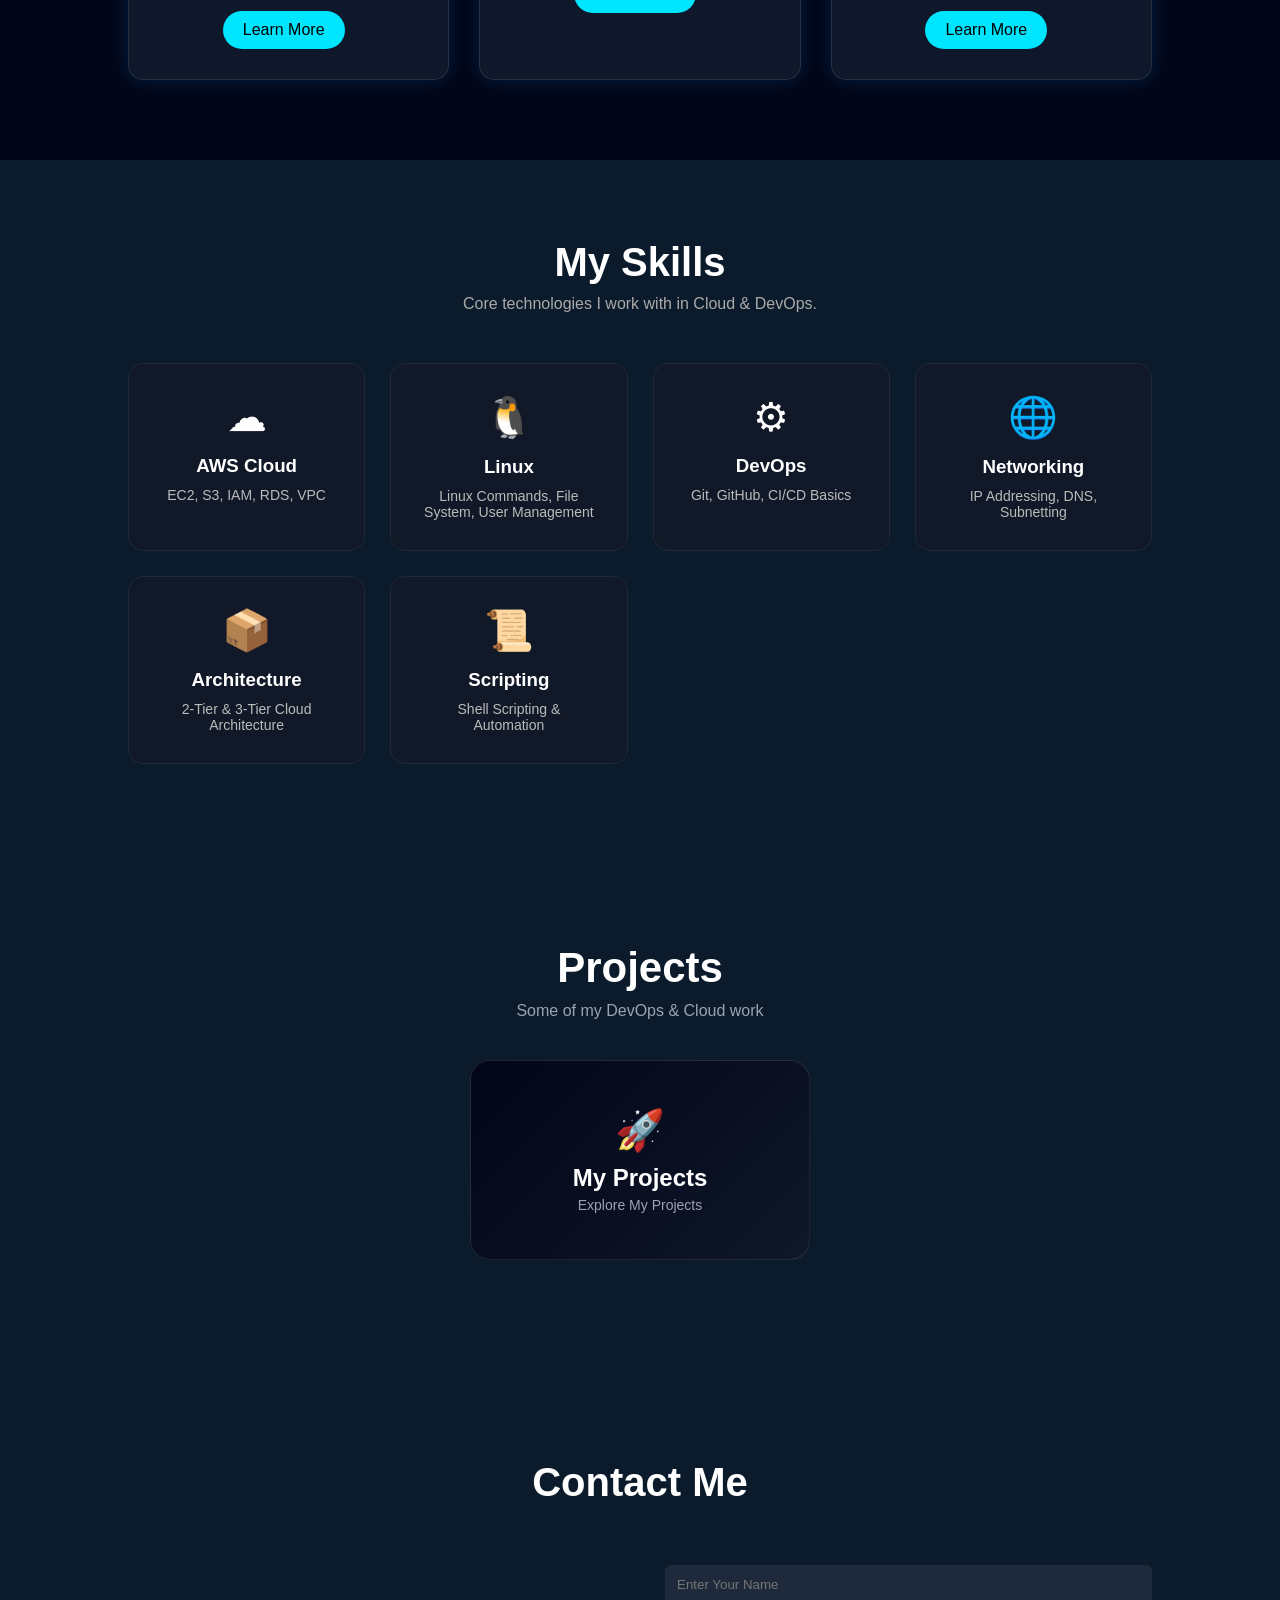
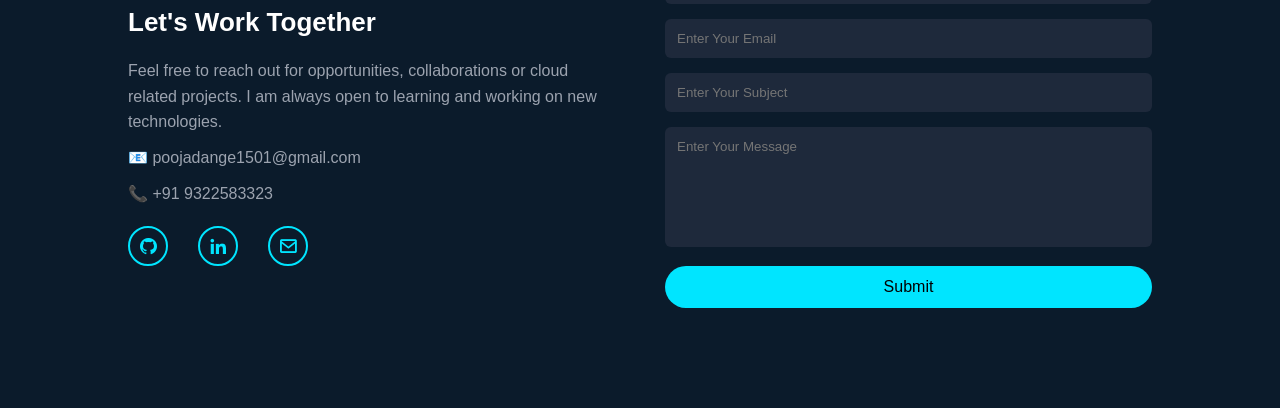
==== commit 1be64c13: "Update index.html" ====
--- a/index.html
+++ b/index.html
@@ -14,6 +14,7 @@
     <a href="#home">Home</a>
     <a href="#about">About</a>
     <a href="#education">Education</a>
+    <a href="#services">My Services</a>
     <a href="#skills">Skills</a>
     <a href="#projects">Projects</a>
     <a href="#contact">Contact</a>
--- a/CSS/style.css
+++ b/CSS/style.css
@@ -306,10 +306,80 @@
 /* image */
 
 .edu-img{
-width:120px;
-margin-bottom:10px;
-border-radius:10px;
-}
+width:200px;
+height: 150px;
+margin-bottom:50px;
+border-radius:50px;
+}
+.services {
+  padding: 80px 10%;
+  background: #020617;
+  color: white;
+  text-align: center;
+}
+
+.heading {
+  font-size: 40px;
+  margin-bottom: 50px;
+}
+
+.heading span {
+  color: #00e5ff;
+}
+
+.services-container {
+  display: flex;
+  gap: 30px;
+  flex-wrap: wrap;
+  justify-content: center;
+}
+
+.services-box {
+  flex: 1 1 300px;
+  padding: 30px;
+  border-radius: 15px;
+  background: #0f172a;
+  border: 1px solid rgba(255,255,255,0.1);
+  transition: 0.4s;
+  box-shadow: 0 0 20px rgba(0, 140, 255, 0.2);
+}
+
+.services-box:hover {
+  transform: translateY(-10px);
+  box-shadow: 0 0 30px rgba(0, 140, 255, 0.6);
+}
+
+.services-box i {
+  font-size: 40px;
+  color: #00e5ff;
+  margin-bottom: 15px;
+}
+
+.services-box h3 {
+  font-size: 22px;
+  margin-bottom: 10px;
+}
+
+.services-box p {
+  font-size: 14px;
+  color: #9ca3af;
+  margin-bottom: 20px;
+}
+
+.btn {
+  display: inline-block;
+  padding: 10px 20px;
+  background: #00e5ff;
+  color: black;
+  border-radius: 20px;
+  text-decoration: none;
+  transition: 0.3s;
+}
+
+.btn:hover {
+  background: #00bcd4;
+}
+
 
 .skills{
 padding:80px 10%;
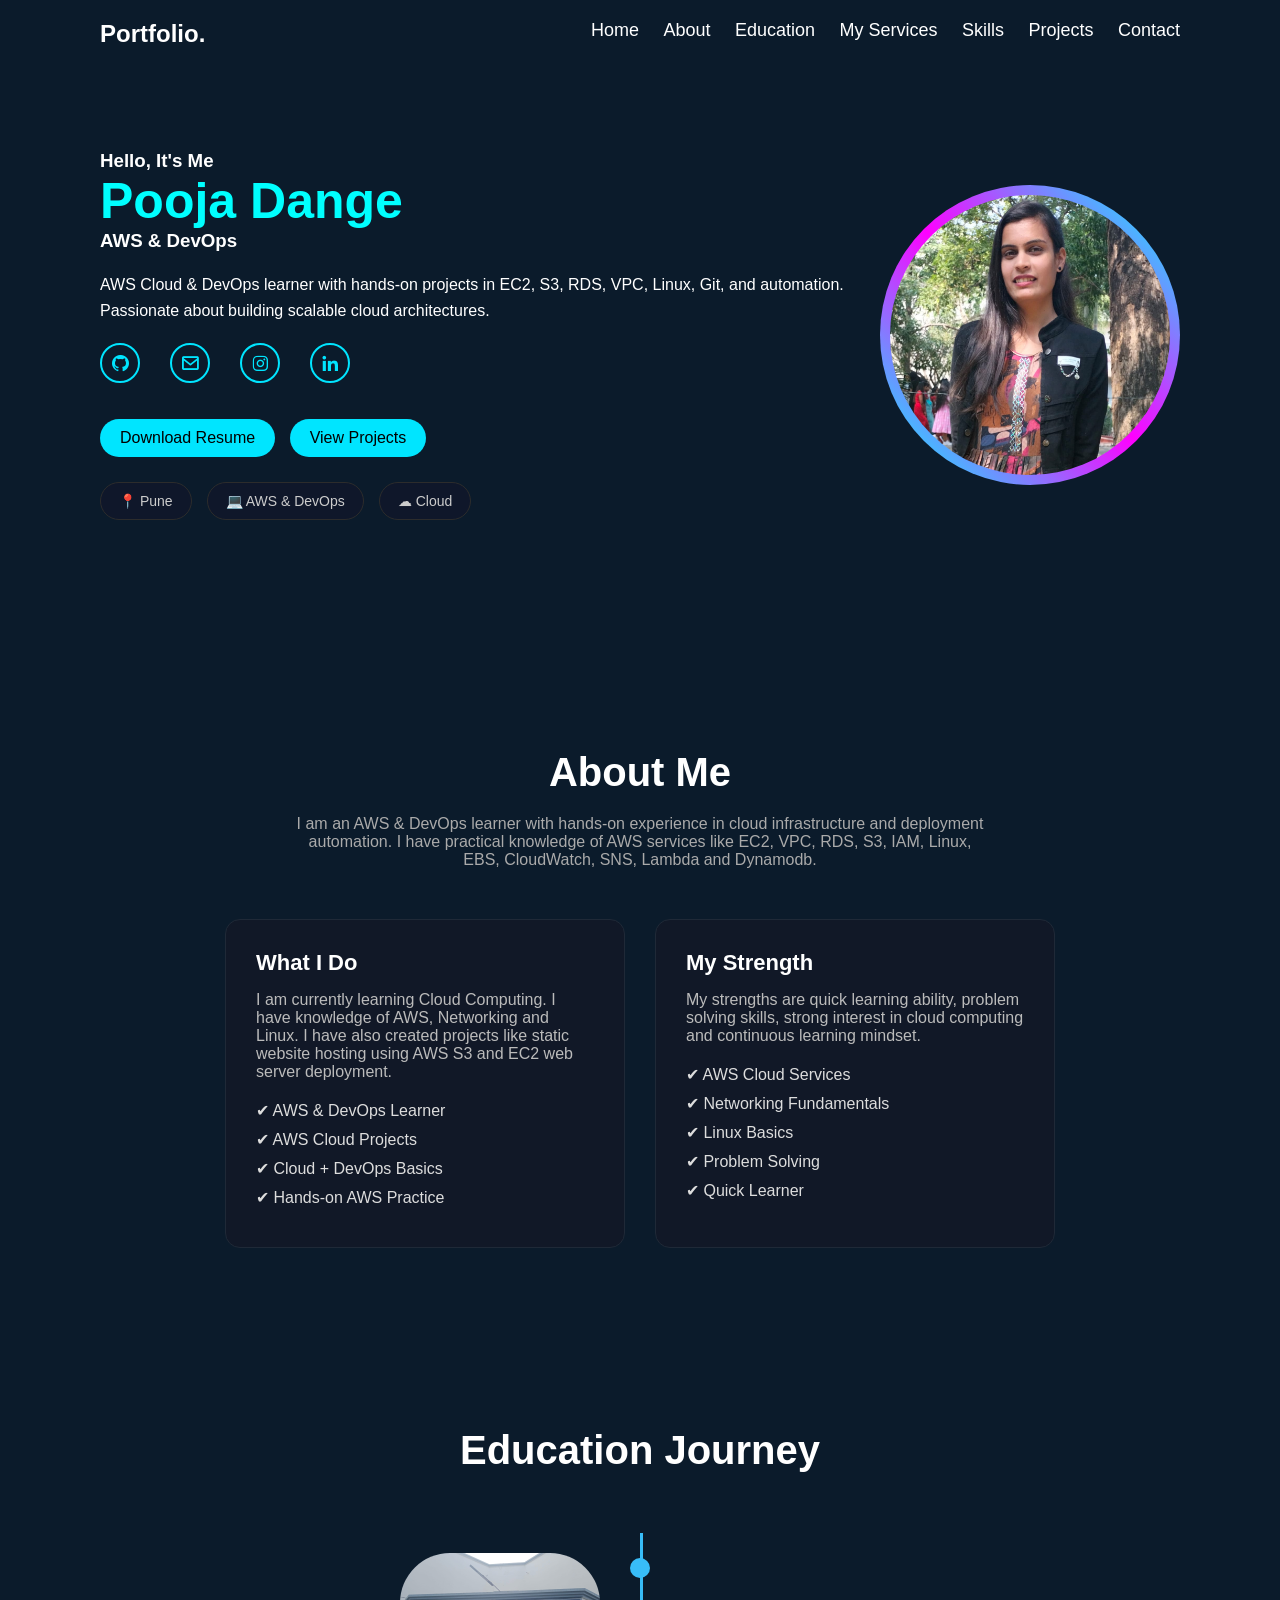
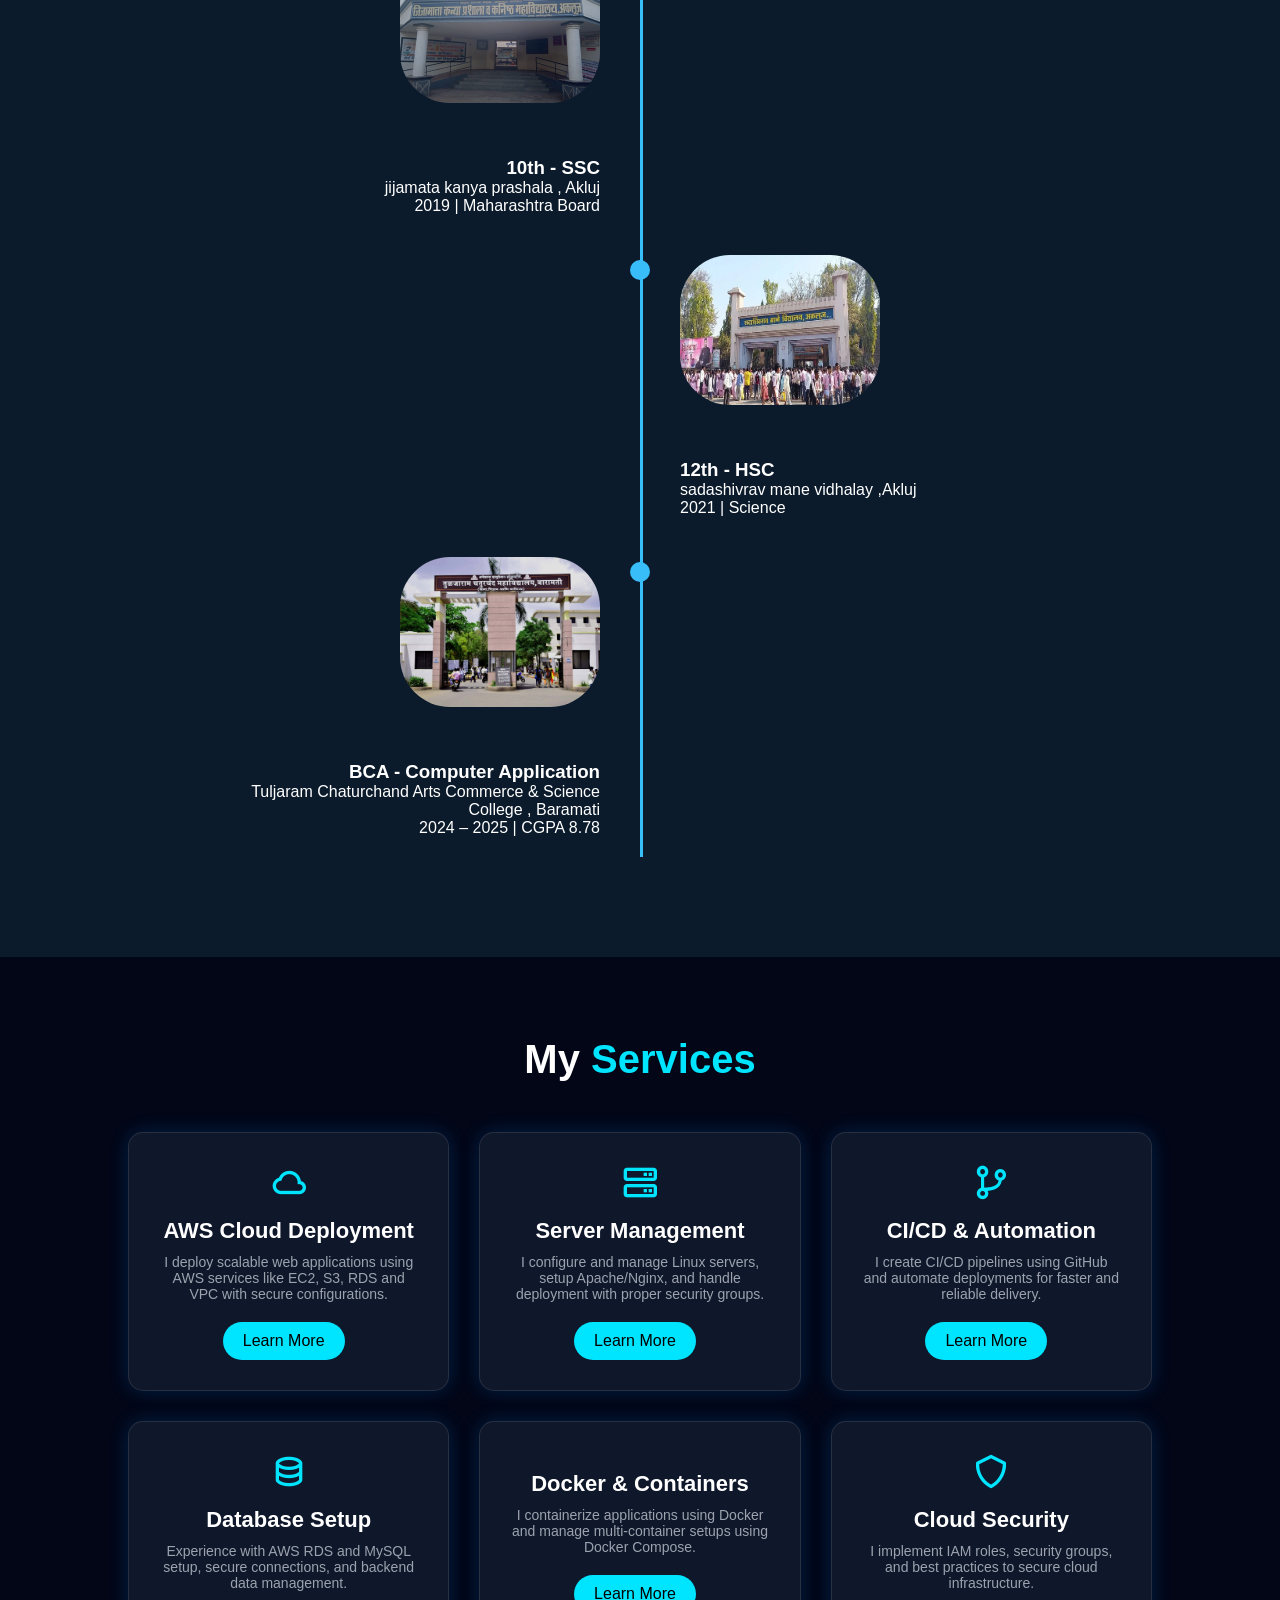
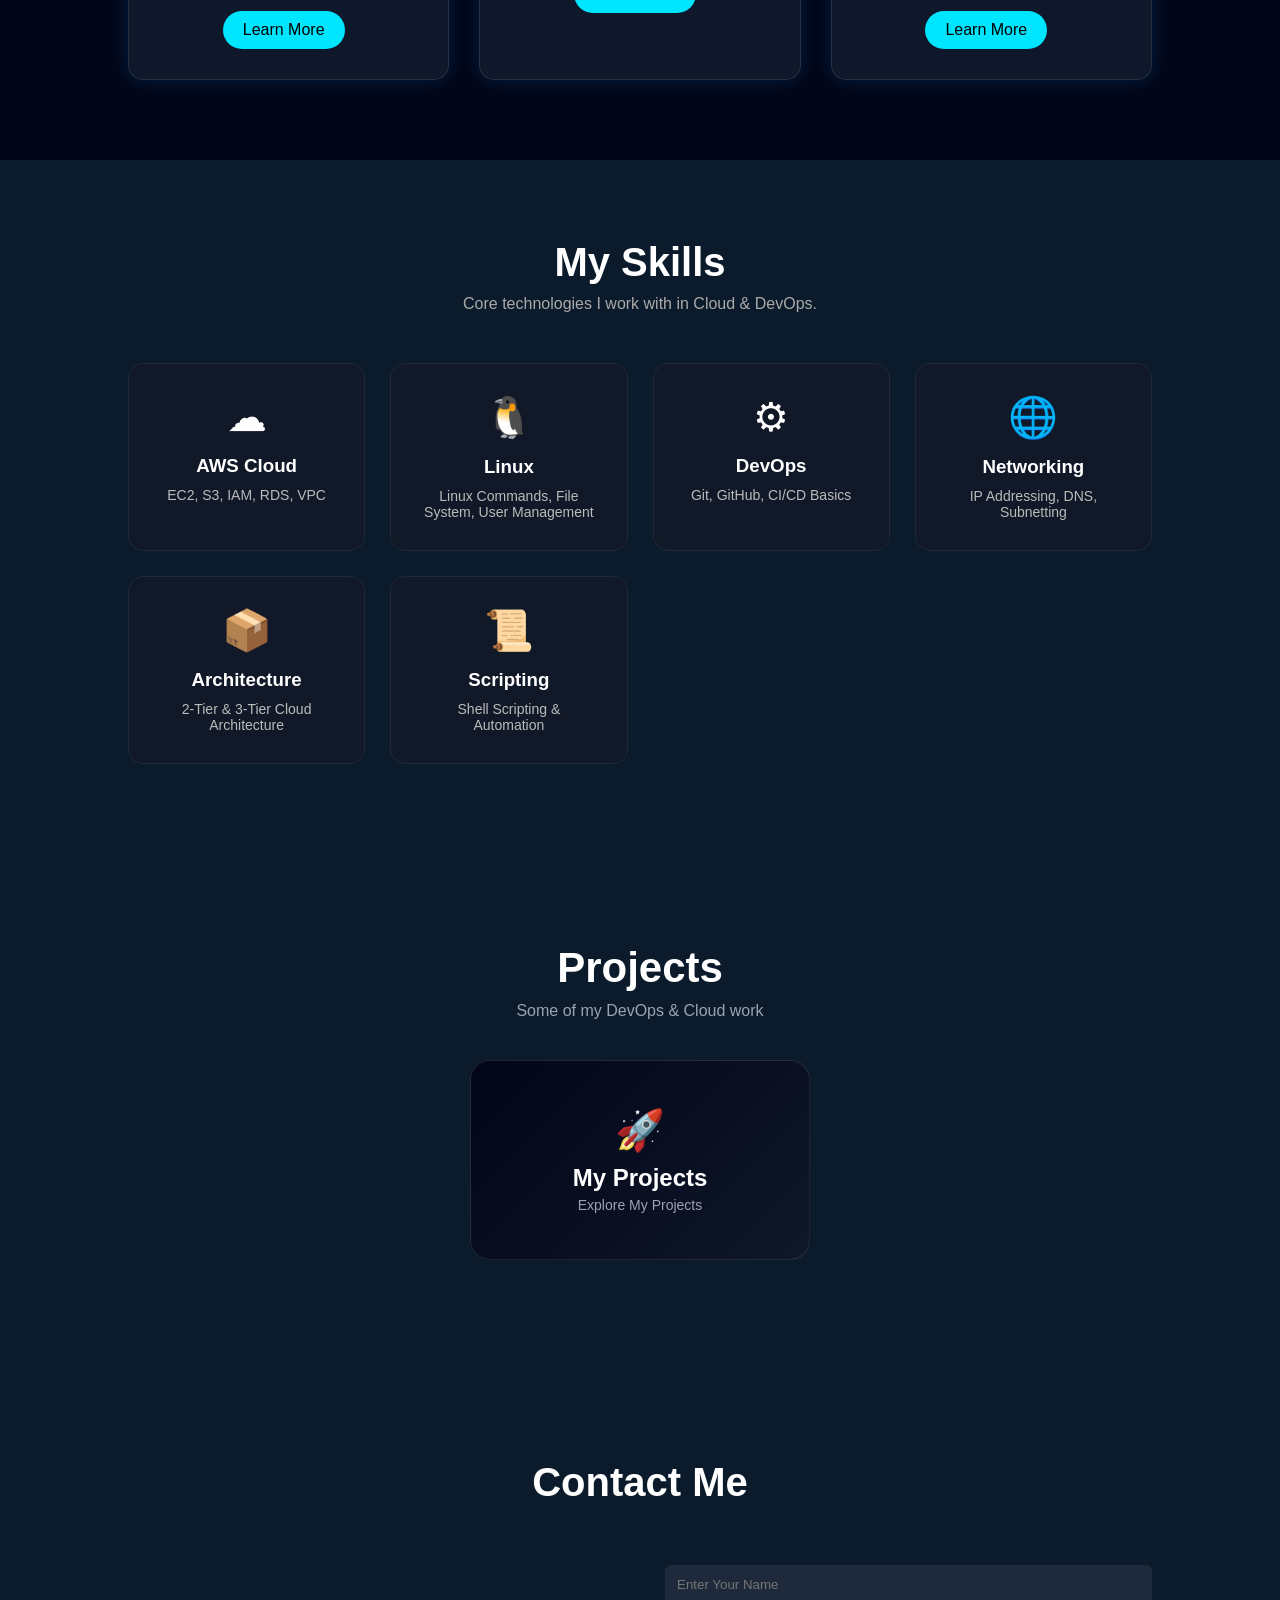
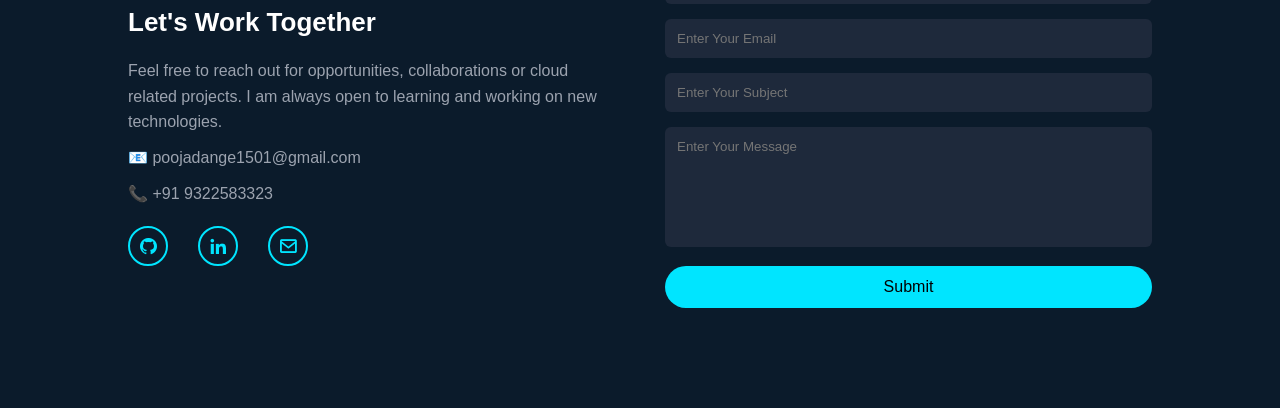
==== commit 7b5f6985: "Update index.html" ====
--- a/index.html
+++ b/index.html
@@ -142,7 +142,7 @@
 
 <div class="timeline-item left">
 
-<img src="images/college.jpg" class="edu-img">
+<img src="images/IMG-20260328-WA0001.jpg" class="edu-img">
 
 <h3>10th - SSC</h3>
 <p>jijamata kanya prashala , Akluj</p>
@@ -152,7 +152,7 @@
 
 <div class="timeline-item right">
 
-<img src="images/college.jpg" class="edu-img">
+<img src="images/IMG-20260325-WA0001.jpg" class="edu-img">
 
 <h3>12th - HSC</h3>
 <p>sadashivrav mane vidhalay ,Akluj </p>
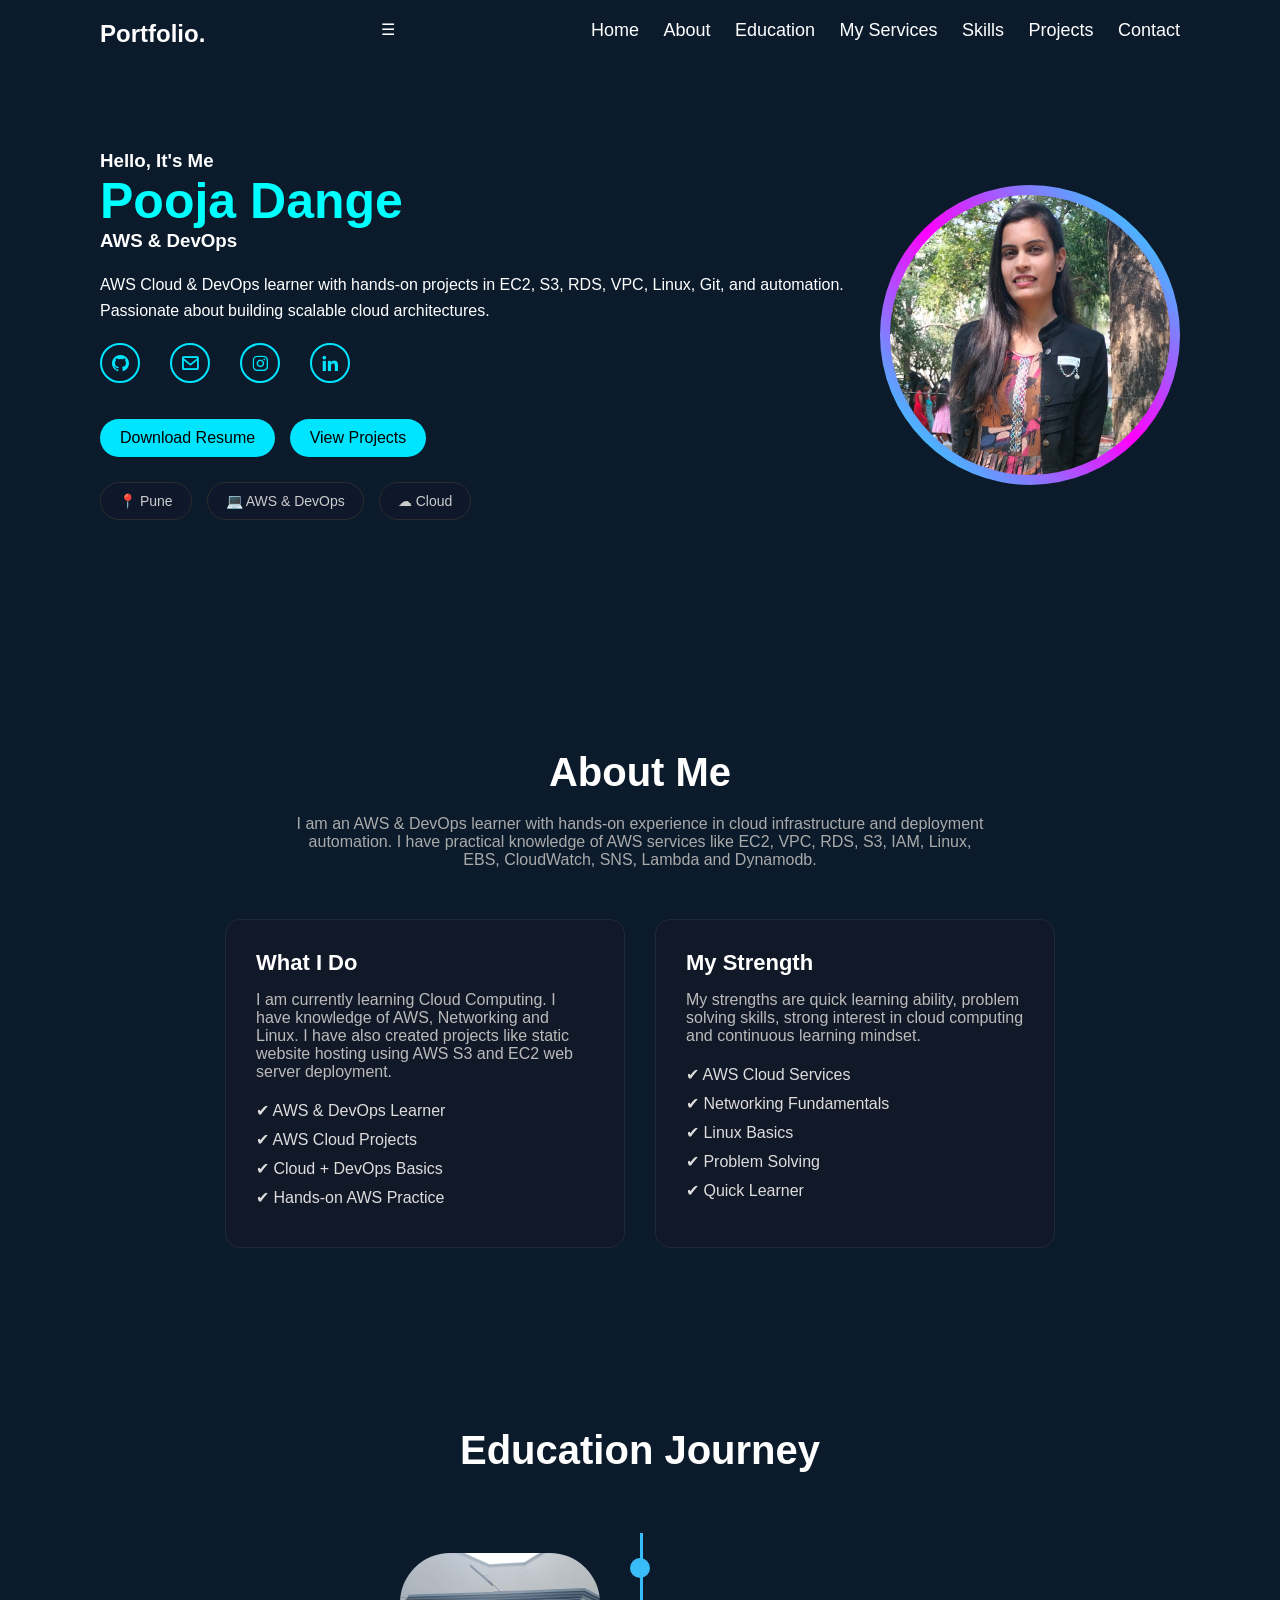
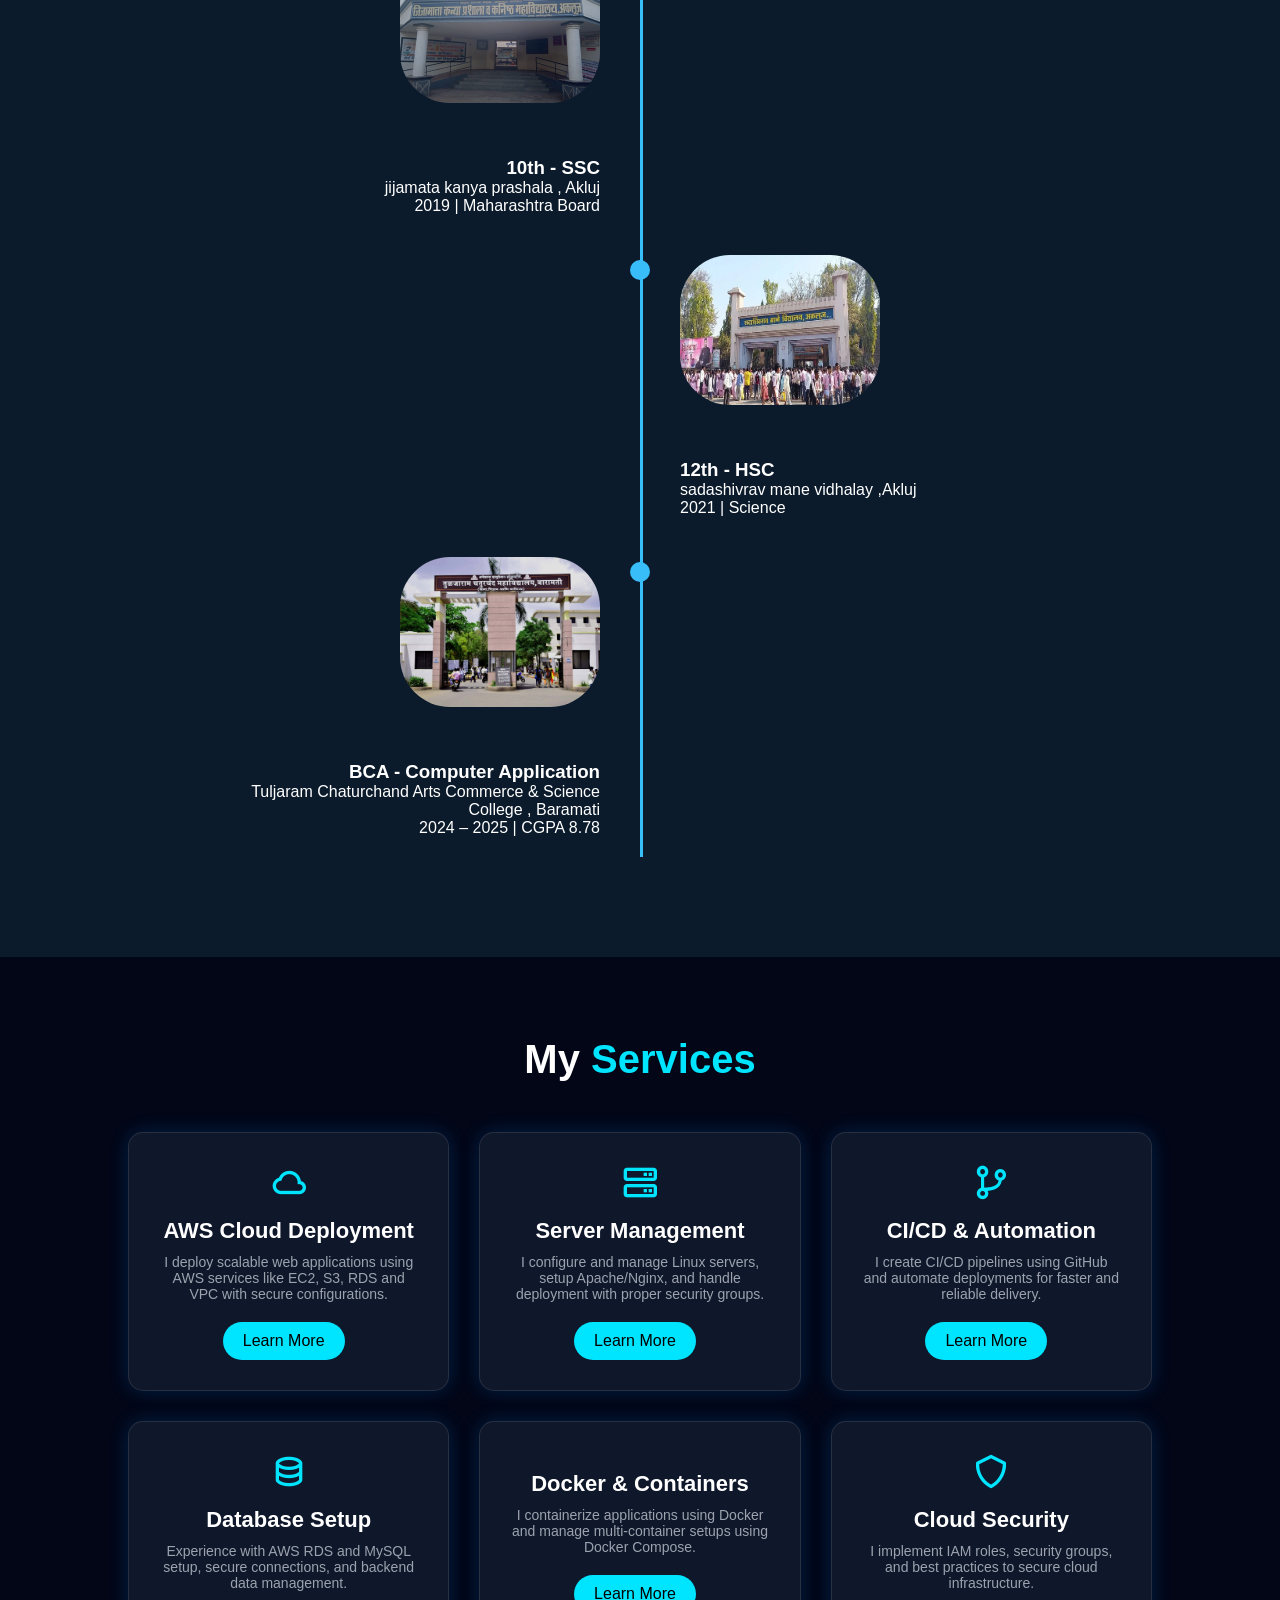
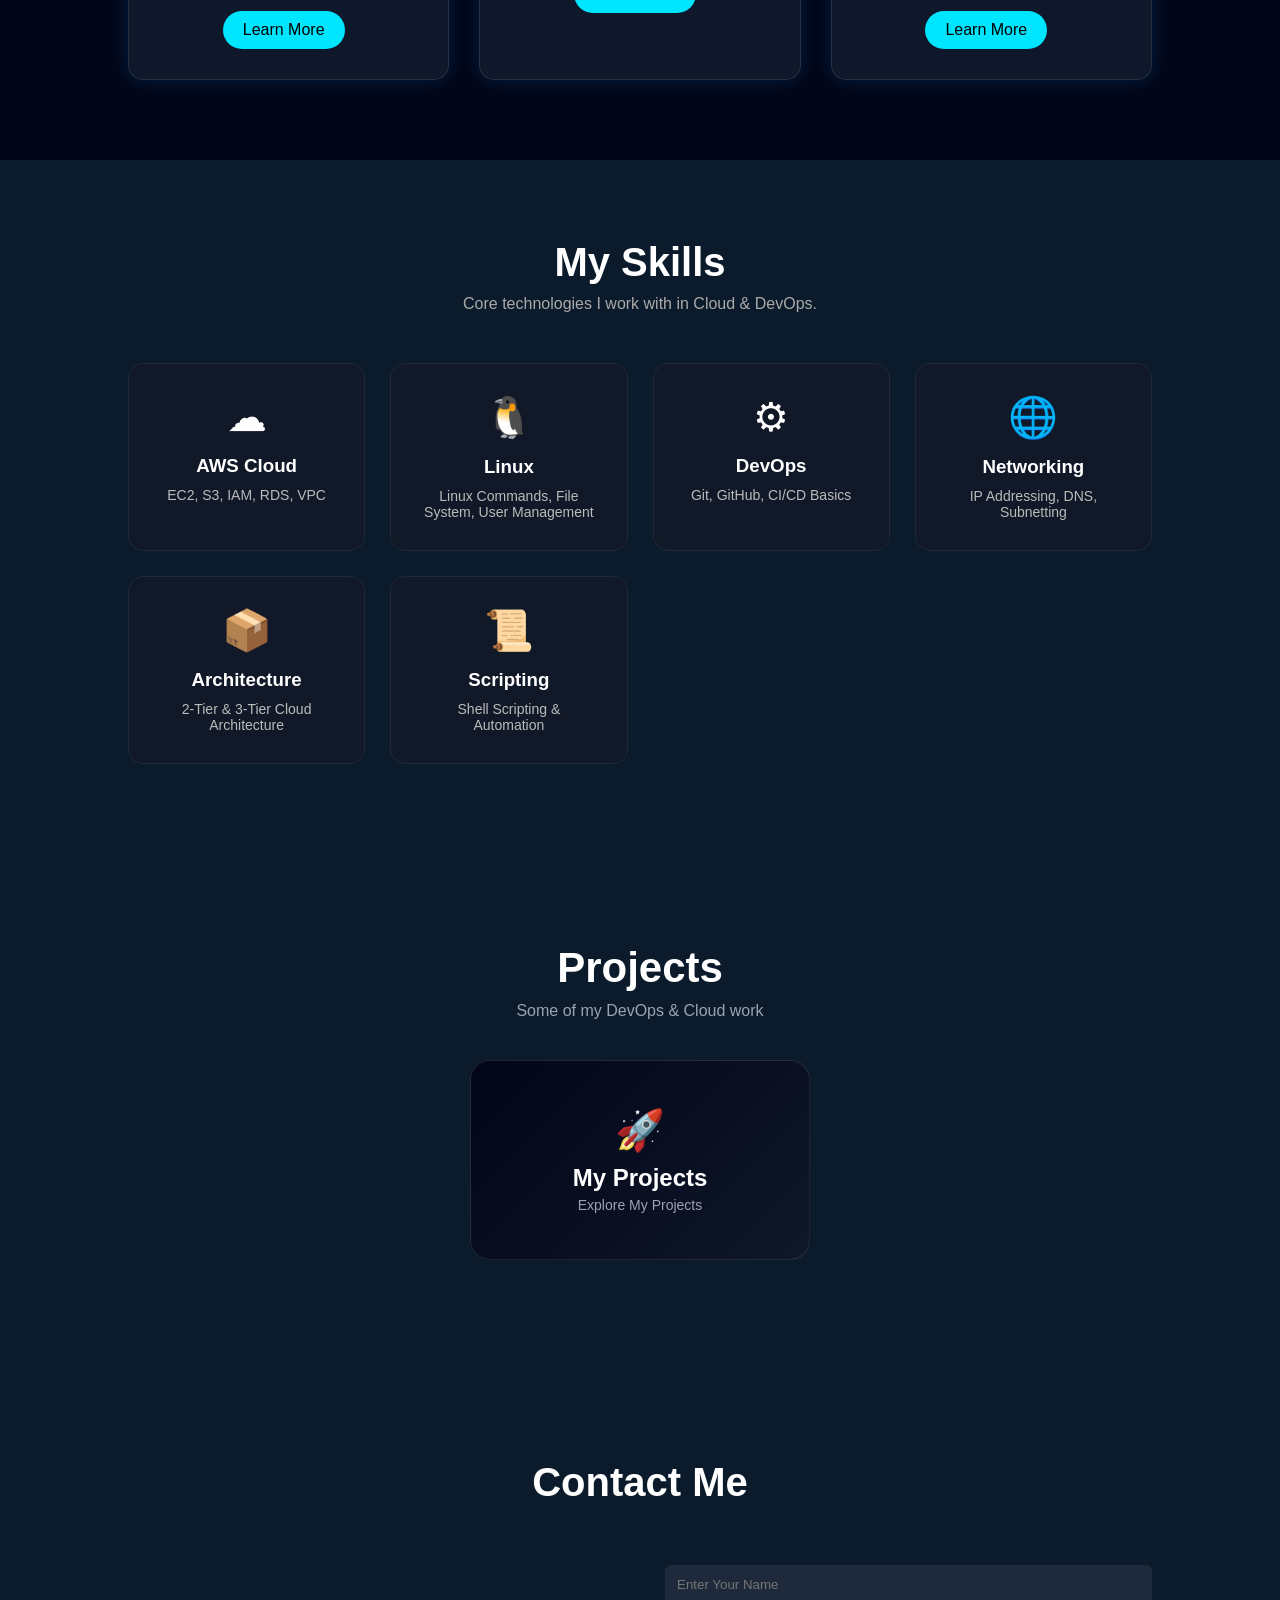
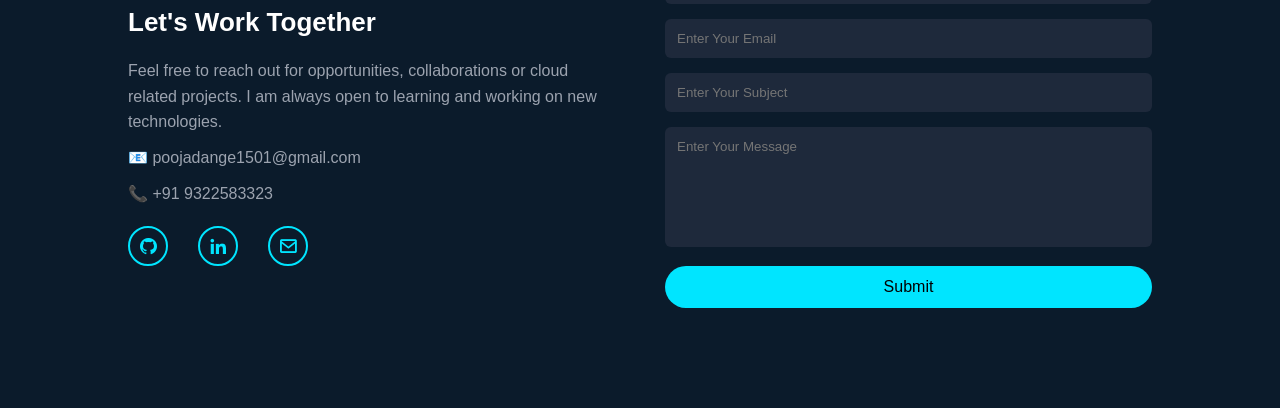
==== commit 65fc7f9b: "Update index.html" ====
--- a/index.html
+++ b/index.html
@@ -4,12 +4,14 @@
   <meta charset="UTF-8">
   <title>Pooja Dange Portfolio</title>
   <link rel="stylesheet" href="CSS/style.css">
+  <meta name="viewport" content="width=device-width, initial-scale=1.0">
 </head>
 
 <body>
 
 <header>
   <h2 class="logo">Portfolio.</h2>
+  <div class="menu-toggle" id="menu-toggle">☰</div>
   <nav>
     <a href="#home">Home</a>
     <a href="#about">About</a>
--- a/CSS/style.css
+++ b/CSS/style.css
@@ -626,3 +626,120 @@
 transform:scale(1.03);
 
 }
+
+
+/* ================= MOBILE RESPONSIVE ================= */
+
+@media (max-width: 768px) {
+
+  /* HEADER */
+  header {
+    padding: 15px 20px;
+    flex-direction: column;
+    align-items: flex-start;
+  }
+
+  nav {
+    margin-top: 10px;
+    display: flex;
+    flex-wrap: wrap;
+  }
+
+  nav a {
+    margin: 5px 10px 0 0;
+    font-size: 14px;
+  }
+
+  /* HOME */
+  .home {
+    flex-direction: column;
+    padding: 120px 20px;
+    text-align: center;
+  }
+
+  .home-text h1 {
+    font-size: 32px;
+  }
+
+  .home-text p {
+    font-size: 14px;
+  }
+
+  .profile {
+    margin-top: 30px;
+    width: 200px;
+    height: 200px;
+  }
+
+  .circle {
+    width: 200px;
+    height: 200px;
+  }
+
+  /* TAGS */
+  .tags {
+    justify-content: center;
+    flex-wrap: wrap;
+  }
+
+  /* ABOUT */
+  .about-container {
+    flex-direction: column;
+    align-items: center;
+  }
+
+  .about-box {
+    width: 100%;
+  }
+
+  /* EDUCATION TIMELINE FIX */
+  .timeline::after {
+    left: 10px;
+  }
+
+  .timeline-item {
+    width: 100%;
+    padding-left: 40px;
+    text-align: left !important;
+  }
+
+  .timeline-item.left,
+  .timeline-item.right {
+    left: 0;
+  }
+
+  .timeline-item::before {
+    left: 0;
+  }
+
+  .edu-img {
+    width: 100%;
+    height: auto;
+    border-radius: 10px;
+  }
+
+  /* SERVICES */
+  .services-container {
+    flex-direction: column;
+  }
+
+  /* SKILLS */
+  .skills-container {
+    grid-template-columns: 1fr;
+  }
+
+  /* PROJECT */
+  .project-card {
+    width: 100%;
+  }
+
+  /* CONTACT */
+  .contact-wrapper {
+    flex-direction: column;
+  }
+
+}
+/* LAST ला असायला पाहिजे */
+@media (max-width: 768px) {
+   ...
+}
